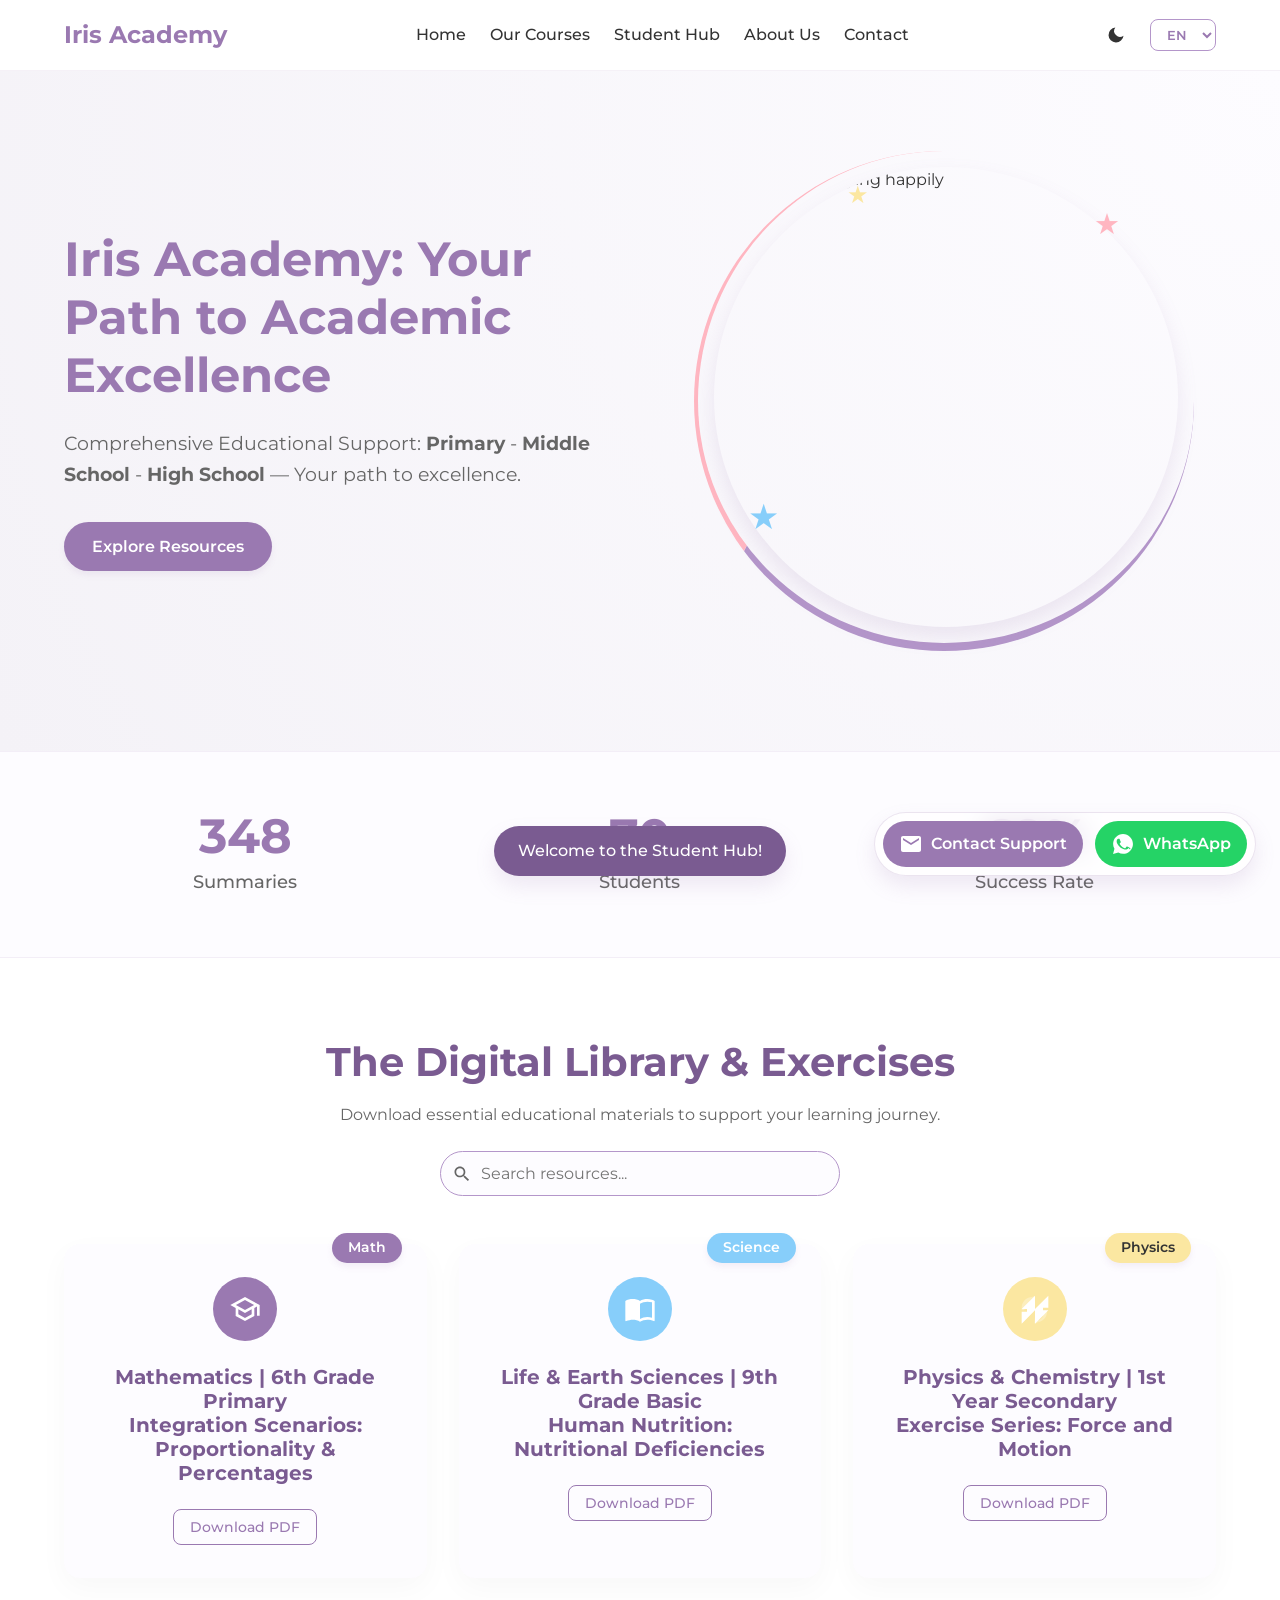
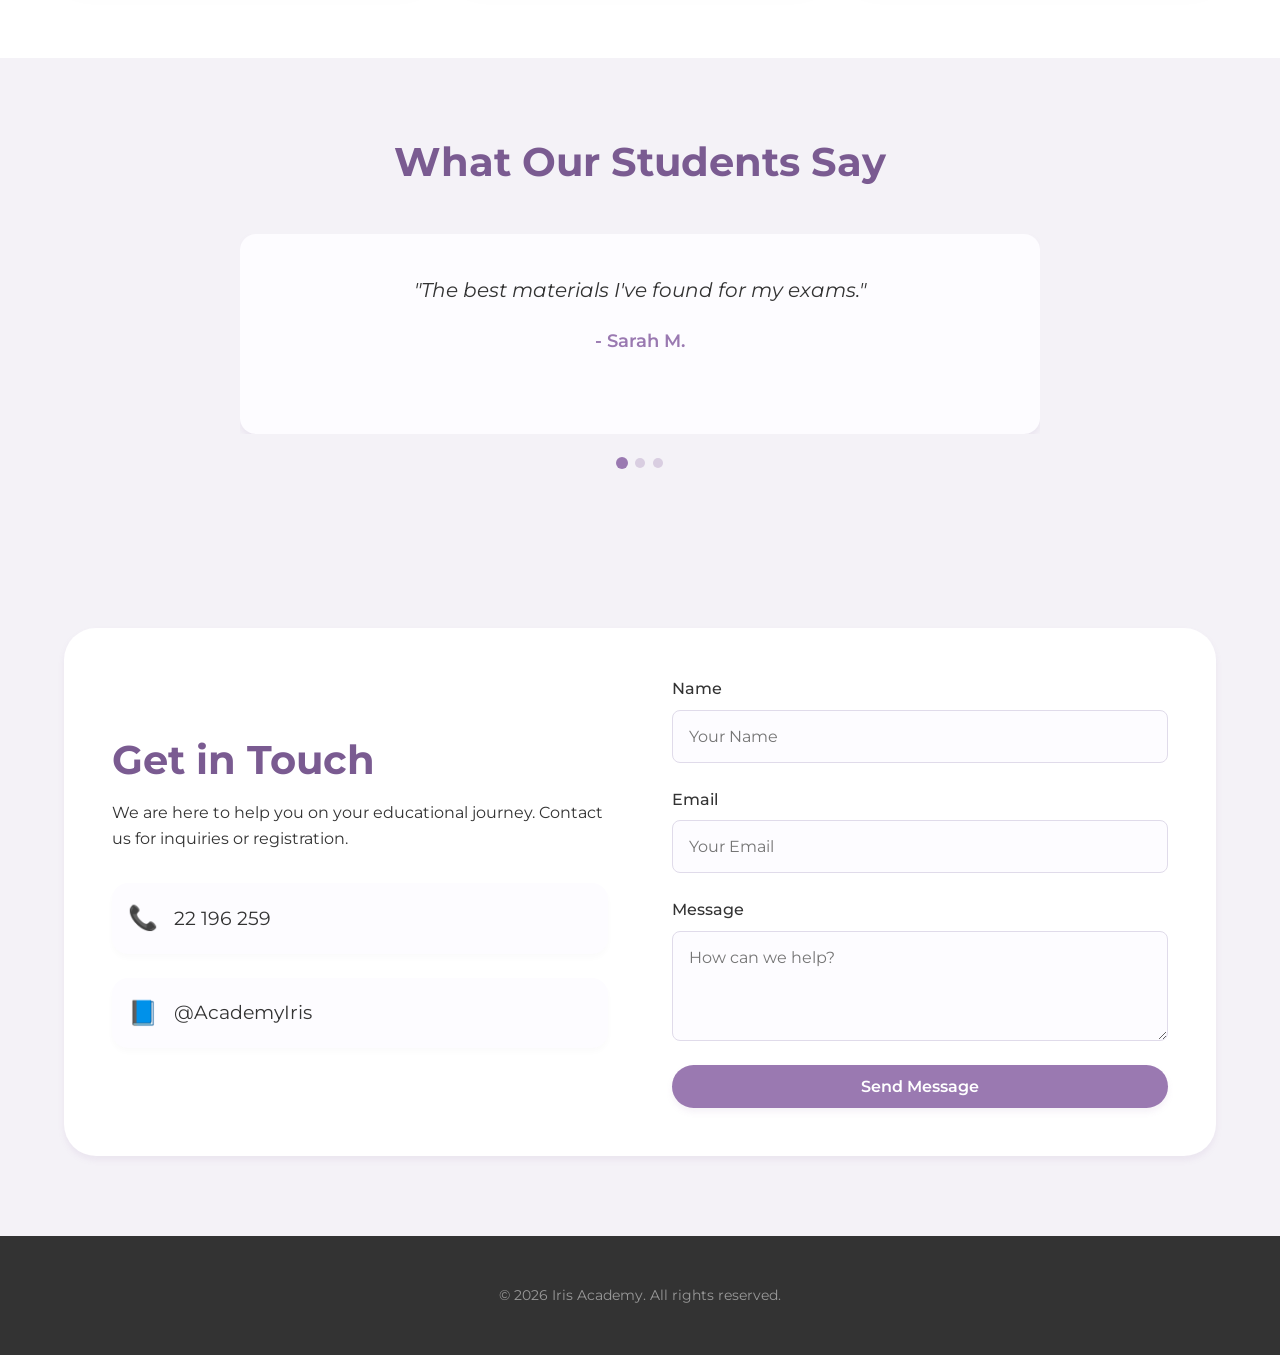
==== index.html @ ee08bcc0 "Iris_Academy" ====
<!DOCTYPE html>
<html lang="en">
<head>
  <meta charset="UTF-8">
  <meta name="viewport" content="width=device-width, initial-scale=1.0">
  <title>Iris Academy - Your Path to Academic Excellence</title>
  
  <meta name="description" content="Iris Academy offers primary, secondary, and adult language support. Join us on your path to excellence.">
  
  <link rel="preconnect" href="https://fonts.googleapis.com">
  <link rel="preconnect" href="https://fonts.gstatic.com" crossorigin>
  <link href="https://fonts.googleapis.com/css2?family=Cairo:wght@400;600;700&family=Montserrat:wght@400;500;600;700&display=swap" rel="stylesheet">
  
  <link rel="stylesheet" href="style.css">
</head>
<body>
  <!-- Reading Progress Bar -->
  <div id="scroll-progress"></div>

  <!-- Navigation Bar -->
  <header class="header">
    <div class="container header-container">
      <div class="logo">
        <!-- Given the user provided an image, we assume it's in the same folder or we use the text as fallback -->
        <img src="logo.png" alt="Iris Academy Logo" class="logo-img" onerror="this.style.display='none'">
        <span class="logo-text hidden-if-img">Iris Academy</span>
      </div>
      
      <nav class="desktop-nav">
        <ul class="nav-links">
          <li><a href="#hero" data-i18n="navHome">Home</a></li>
          <li><a href="#resources" data-i18n="navCourses">Our Courses</a></li>
          <li><a href="#hub" data-i18n="navHub">Student Hub</a></li>
          <li><a href="#contact" data-i18n="navAbout">About Us</a></li>
          <li><a href="#contact" data-i18n="navContact">Contact</a></li>
        </ul>
      </nav>

      <div class="header-actions">
        <button id="theme-toggle" class="theme-toggle-btn" aria-label="Toggle Dark Mode" data-i18n-aria="themeToggle">
          <svg class="moon-icon" fill="currentColor" viewBox="0 0 24 24" width="20" height="20"><path d="M21 12.79A9 9 0 1111.21 3 7 7 0 0021 12.79z"></path></svg>
          <svg class="sun-icon" fill="currentColor" viewBox="0 0 24 24" width="20" height="20" style="display:none;"><path d="M12 2.25a.75.75 0 01.75.75v2.25a.75.75 0 01-1.5 0V3a.75.75 0 01.75-.75zM7.5 12a4.5 4.5 0 119 0 4.5 4.5 0 01-9 0zM18.894 6.166a.75.75 0 00-1.06-1.06l-1.591 1.59a.75.75 0 101.06 1.061l1.591-1.59zM21.75 12a.75.75 0 01-.75.75h-2.25a.75.75 0 010-1.5H21a.75.75 0 01.75.75zM17.303 18.894a.75.75 0 00-1.06-1.06l-1.591 1.59a.75.75 0 101.06 1.061l1.591-1.59zM12 18.75a.75.75 0 01.75.75V21.75a.75.75 0 01-1.5 0V19.5a.75.75 0 01.75-.75zM6.697 18.894a.75.75 0 001.06-1.06l-1.59-1.591a.75.75 0 10-1.061 1.06l1.59 1.591zM2.25 12a.75.75 0 01.75-.75h2.25a.75.75 0 010 1.5H3a.75.75 0 01-.75-.75zM5.106 6.166a.75.75 0 001.06-1.06l-1.591-1.59a.75.75 0 10-1.06 1.061l1.591-1.59z"></path></svg>
        </button>
        <div class="lang-switcher">
          <select id="lang-select" aria-label="Select Language">
            <option value="en">EN</option>
            <option value="ar">AR</option>
            <option value="fr">FR</option>
          </select>
        </div>
      </div>

      <button class="mobile-menu-btn" id="mobile-menu-btn" aria-label="Toggle Menu">
        <span></span>
        <span></span>
        <span></span>
      </button>
    </div>
  </header>

  <main>
    <!-- Hero Section -->
    <section id="hero" class="hero">
      <div class="container hero-container">
        <div class="hero-content fade-in-up">
          <h1 class="hero-title" data-i18n="heroTitle">Iris Academy: Your Path to Academic Excellence</h1>
          <p class="hero-subtitle" data-i18n="heroSubtitle">Empowering students of all ages—Primary, Secondary, and Adults—to reach for the stars.</p>
          <a href="#resources" class="cta-button" data-i18n="heroCta">Explore Resources</a>
        </div>
        
        <div class="hero-image-wrapper fade-in-up delay-1">
          <!-- The curved mask mimicking the logo's orbital arch -->
          <div class="curved-mask">
            <img src="logo.png" alt="Students studying happily" class="hero-img" id="hero-dynamic-img">
            <div class="star-decor star-1">★</div>
            <div class="star-decor star-2">★</div>
            <div class="star-decor star-3">★</div>
          </div>
        </div>
      </div>
    </section>

    <!-- Stats Counter Section -->
    <section id="stats" class="stats">
      <div class="container stats-container">
        <div class="stat-item fade-in-up">
          <div class="stat-number" data-target="500">0</div>
          <div class="stat-label" data-i18n="statSummaries">Summaries</div>
        </div>
        <div class="stat-item fade-in-up delay-1">
          <div class="stat-number" data-target="100">0</div>
          <div class="stat-label" data-i18n="statStudents">Students</div>
        </div>
        <div class="stat-item fade-in-up delay-2">
          <div class="stat-number" data-target="98" data-suffix="%">0</div>
          <div class="stat-label" data-i18n="statSuccess">Success Rate</div>
        </div>
      </div>
    </section>

    <!-- Resource Hub Section -->
    <section id="resources" class="resources">
      <div class="container">
        <div class="section-header fade-in-up">
          <h2 data-i18n="hubTitle">Resource Hub</h2>
          <p data-i18n="hubSubtitle">Download essential educational materials to support your learning journey.</p>
          <div class="search-container">
            <input type="text" id="resource-search" placeholder="Search resources..." data-i18n-placeholder="searchPlaceholder">
            <svg class="search-icon" fill="currentColor" viewBox="0 0 24 24"><path d="M15.5 14h-.79l-.28-.27C15.41 12.59 16 11.11 16 9.5 16 5.91 13.09 3 9.5 3S3 5.91 3 9.5 5.91 16 9.5 16c1.61 0 3.09-.59 4.23-1.57l.27.28v.79l5 4.99L20.49 19l-4.99-5zm-6 0C7.01 14 5 11.99 5 9.5S7.01 5 9.5 5 14 7.01 14 9.5 11.99 14 9.5 14z"/></svg>
          </div>
        </div>

        <div class="resource-grid">
          <!-- Card 1 -->
          <div class="resource-card fade-in-up delay-1">
            <div class="card-badge badge-primary" data-i18n="badgeMath">Math</div>
            <div class="icon-wrapper primary">
              <svg fill="currentColor" viewBox="0 0 24 24"><path d="M12 3L1 9l4 2.18v6L12 21l7-3.82v-6l2-1.09V17h2V9L12 3zm6.82 6L12 12.72 5.18 9 12 5.28 18.82 9zM17 15.99l-5 2.73-5-2.73v-3.72L12 15l5-2.73v3.72z"/></svg>
            </div>
            <h3 data-i18n="card1Title">Math: 6th Grade - Homework Set</h3>
            <button class="download-btn cta-button-small" data-i18n="downloadBtn">Download PDF</button>
          </div>
          <!-- Card 2 -->
          <div class="resource-card fade-in-up delay-2">
            <div class="card-badge badge-blue" data-i18n="badgeScience">Science</div>
            <div class="icon-wrapper accent-blue">
              <svg fill="currentColor" viewBox="0 0 24 24"><path d="M21 5c-1.11-.35-2.33-.5-3.5-.5-1.95 0-4.05.4-5.5 1.5-1.45-1.1-3.55-1.5-5.5-1.5S2.45 4.9 1 6v14.65c0 .25.25.5.5.5.1 0 .15-.05.25-.09C3.1 20.45 5.05 20 6.5 20c1.95 0 4.05.4 5.5 1.5 1.35-.85 3.8-1.5 5.5-1.5 1.65 0 3.35.3 4.75 1.05.1.05.15.05.25.05.25 0 .5-.25.5-.5V6c-.6-.45-1.25-.75-2-1zM21 18.5c-1.1-.35-2.3-.5-3.5-.5-1.7 0-4.15.65-5.5 1.5V8c1.35-.85 3.8-1.5 5.5-1.5 1.2 0 2.4.15 3.5.5v11.5z"/></svg>
            </div>
            <h3 data-i18n="card2Title">French: Beginner Vocabulary</h3>
            <button class="download-btn cta-button-small" data-i18n="downloadBtn">Download PDF</button>
          </div>
          <!-- Card 3 -->
          <div class="resource-card fade-in-up delay-3">
             <div class="card-badge badge-gold" data-i18n="badgePhysics">Physics</div>
             <div class="icon-wrapper accent-gold">
               <svg fill="currentColor" viewBox="0 0 24 24"><path d="M11 2v4.07C7.38 6.53 4.53 9.38 4.07 13H2v-2c0-4.42 3.58-8 8-8zm1 15.93V22c4.42 0 8-3.58 8-8h-2v2c0 3.62-2.85 6.47-6.47 6.93zM13 19.93V22c4.42 0 8-3.58 8-8h-2c0 3.62-2.85 6.47-6.47 6.93z" opacity=".3"/><path d="M22 13h-4v-2h4V2L12 12V2L2 12h4v2H2v9l10-10v10l10-10z"/></svg>
             </div>
             <h3 data-i18n="card3Title">Science: Solar System Guide</h3>
             <button class="download-btn cta-button-small" data-i18n="downloadBtn">Download PDF</button>
          </div>
        </div>
      </div>
    </section>

    <!-- Testimonial Slider -->
    <section id="testimonials" class="testimonials">
      <div class="container section-header fade-in-up">
        <h2 data-i18n="testimonialsTitle">What Our Students Say</h2>
      </div>
      <div class="container slider-container fade-in-up delay-1">
        <div class="testimonial-slider" id="testimonial-slider">
          <div class="testimonial-slide active">
            <p class="testimonial-text" data-i18n="testimonial1">"The best materials I've found for my exams."</p>
            <h4 class="testimonial-author" data-i18n="testimonial1Author">- Sarah M.</h4>
          </div>
          <div class="testimonial-slide">
            <p class="testimonial-text" data-i18n="testimonial2">"Very helpful and comprehensive support."</p>
            <h4 class="testimonial-author" data-i18n="testimonial2Author">- Ahmed T.</h4>
          </div>
          <div class="testimonial-slide">
            <p class="testimonial-text" data-i18n="testimonial3">"Excellent platform. My grades improved instantly!"</p>
            <h4 class="testimonial-author" data-i18n="testimonial3Author">- Yasmine L.</h4>
          </div>
        </div>
        <div class="slider-dots">
          <span class="dot active" data-slide="0"></span>
          <span class="dot" data-slide="1"></span>
          <span class="dot" data-slide="2"></span>
        </div>
      </div>
    </section>

    <!-- Contact Section -->
    <section id="contact" class="contact">
      <div class="container contact-container fade-in-up">
        <div class="contact-info">
          <h2 data-i18n="contactTitle">Get in Touch</h2>
          <p data-i18n="contactSubtitle">Reach out to us to start your path to academic excellence!</p>
          
          <div class="social-contact">
            <a href="tel:22196259" class="contact-link">
               <span class="icon">📞</span>
               <span class="text">22 196 259</span>
            </a>
            <a href="https://facebook.com/AcademyIris" target="_blank" rel="noopener" class="contact-link">
               <span class="icon">📘</span>
               <span class="text">@AcademyIris</span>
            </a>
          </div>
        </div>

        <form class="contact-form">
          <div class="input-group">
            <label for="name" data-i18n="formName">Name</label>
            <input type="text" id="name" placeholder="Your Name" required>
          </div>
          <div class="input-group">
            <label for="email" data-i18n="formEmail">Email</label>
            <input type="email" id="email" placeholder="Your Email" required>
          </div>
          <div class="input-group">
            <label for="message" data-i18n="formMessage">Message</label>
            <textarea id="message" rows="4" placeholder="How can we help?" required></textarea>
          </div>
          <button type="submit" class="cta-button" data-i18n="formSubmit">Send Message</button>
        </form>
      </div>
    </section>
  </main>

  <footer class="footer">
    <div class="container footer-container">
      <div class="footer-logo">
        <img src="image_3.png" alt="Iris Academy Logo" class="footer-logo-img" onerror="this.style.display='none'">
      </div>
      <p class="copyright" data-i18n="footerCopy">&copy; 2026 Iris Academy. All rights reserved.</p>
    </div>
  </footer>

  <!-- Floating Action Bar -->
  <div class="floating-action-bar">
    <a href="mailto:contact@irisacademy.com" class="fab-btn email-btn" aria-label="Email Support" data-i18n-aria="emailSupport">
      <svg fill="currentColor" viewBox="0 0 24 24" width="24" height="24"><path d="M20 4H4c-1.1 0-1.99.9-1.99 2L2 18c0 1.1.9 2 2 2h16c1.1 0 2-.9 2-2V6c0-1.1-.9-2-2-2zm0 4l-8 5-8-5V6l8 5 8-5v2z"/></svg>
      <span class="fab-text" data-i18n="emailSupportText">Contact Support</span>
    </a>
    <a href="https://wa.me/21622196259?text=Hello Iris Academy," class="fab-btn wa-btn" target="_blank" rel="noopener" aria-label="WhatsApp Support" data-i18n-aria="waSupport">
      <svg fill="currentColor" viewBox="0 0 24 24" width="24" height="24"><path d="M12.04 2c-5.46 0-9.91 4.45-9.91 9.91 0 1.75.46 3.45 1.32 4.95L2.05 22l5.25-1.38c1.45.79 3.08 1.21 4.74 1.21 5.46 0 9.91-4.45 9.91-9.91C21.95 6.45 17.5 2 12.04 2zm5.46 14.1c-.26.74-1.52 1.41-2.12 1.48-.56.07-1.29.17-3.69-.82-2.88-1.19-4.73-4.14-4.88-4.34-.14-.2-1.16-1.55-1.16-2.95 0-1.4.73-2.09 1-2.38.26-.27.57-.34.77-.34.2 0 .4 0 .58.01.2.01.46-.08.72.54.27.65.91 2.22.99 2.38.08.16.14.35.03.56-.1.2-.16.33-.32.53-.16.19-.34.42-.48.58-.16.17-.34.36-.14.71.21.34.92 1.5 1.97 2.43 1.35 1.2 2.49 1.57 2.83 1.73.34.16.54.14.74-.09.21-.24.9-1.04 1.14-1.4.24-.36.48-.3.79-.19.32.12 1.99.94 2.33 1.11.34.17.56.25.64.39.09.15.09.84-.17 1.58z"/></svg>
      <span class="fab-text" data-i18n="waSupportText">WhatsApp</span>
    </a>
  </div>

  <!-- Generic Toast Notification -->
  <div id="toast" class="toast-notification">
    <div class="toast-content" id="toast-message-container">
      <span id="toast-text"></span>
    </div>
  </div>

  <script src="script.js"></script>
</body>
</html>
---- style.css ----
/* ===== Custom Properties (CSS Variables) ===== */
:root {
  /* Brand Colors derived from logo */
  --clr-primary: #9A79B1;       /* Lavender */
  --clr-primary-light: #B496CA; /* Lighter Lavender */
  --clr-primary-dark: #7A5B91;  /* Darker Lavender */
  
  --clr-accent-pink: #FFB6C1;   /* Pale Pink */
  --clr-accent-blue: #87CEFA;   /* Soft Sky Blue */
  --clr-accent-gold: #FBE7A1;   /* Pale Gold */

  /* Neutral Colors */
  --clr-white: #ffffff;
  --clr-bg-surface: #fdfcff;
  --clr-bg-alt: #f4f2f7;
  --clr-text-main: #333333;
  --clr-text-light: #666666;

  /* Typography */
  --font-latin: 'Montserrat', sans-serif;
  --font-arabic: 'Cairo', sans-serif;

  /* UI Tokens */
  --radius-sm: 8px;
  --radius-md: 16px;
  --radius-lg: 32px;
  --radius-pill: 9999px;

  --shadow-sm: 0 4px 6px rgba(154, 121, 177, 0.1);
  --shadow-md: 0 10px 20px rgba(154, 121, 177, 0.15);
  
  /* Transitions */
  --transition: all 0.3s ease-in-out;
}

/* ===== Resets & Base ===== */
* {
  margin: 0;
  padding: 0;
  box-sizing: border-box;
}

html {
  scroll-behavior: smooth;
  font-size: 16px;
}

body {
  font-family: var(--font-latin);
  color: var(--clr-text-main);
  background-color: var(--clr-bg-surface);
  line-height: 1.6;
  overflow-x: hidden;
}

/* Arabic RTL support toggle via class */
body.rtl {
  font-family: var(--font-arabic);
  direction: rtl;
  text-align: right;
}

h1, h2, h3, h4, h5, h6 {
  color: var(--clr-primary-dark);
  font-weight: 700;
  line-height: 1.2;
}

a {
  text-decoration: none;
  color: inherit;
  transition: var(--transition);
}

img {
  max-width: 100%;
  display: block;
}

ul {
  list-style: none;
}

button {
  cursor: pointer;
  border: none;
  background: none;
  font-family: inherit;
}

.container {
  width: 90%;
  max-width: 1200px;
  margin: 0 auto;
}

/* ===== Components ===== */

/* Buttons */
.cta-button {
  display: inline-block;
  background-color: var(--clr-primary);
  color: var(--clr-white);
  padding: 12px 28px;
  border-radius: var(--radius-pill);
  font-weight: 600;
  font-size: 1rem;
  box-shadow: var(--shadow-sm);
  transition: var(--transition);
  text-align: center;
}

.cta-button:hover {
  background-color: var(--clr-primary-dark);
  box-shadow: var(--shadow-md);
  transform: translateY(-2px);
}

.cta-button-small {
  padding: 8px 16px;
  font-size: 0.9rem;
  border-radius: var(--radius-sm);
  background-color: var(--clr-bg-surface);
  color: var(--clr-primary);
  border: 1px solid var(--clr-primary);
  font-weight: 500;
}
.cta-button-small:hover {
  background-color: var(--clr-primary);
  color: var(--clr-white);
}

/* Animations */
.fade-in-up {
  opacity: 0;
  transform: translateY(30px);
  transition: opacity 0.8s ease, transform 0.8s ease;
}

.fade-in-up.appear {
  opacity: 1;
  transform: translateY(0);
}

.delay-1 { transition-delay: 0.2s; }
.delay-2 { transition-delay: 0.4s; }
.delay-3 { transition-delay: 0.6s; }

/* ===== Header ===== */
.header {
  position: sticky;
  top: 0;
  background: rgba(255, 255, 255, 0.95);
  backdrop-filter: blur(10px);
  z-index: 1000;
  border-bottom: 1px solid rgba(154, 121, 177, 0.1);
  padding: 16px 0;
}

.header-container {
  display: flex;
  justify-content: space-between;
  align-items: center;
}

.logo {
  display: flex;
  align-items: center;
  gap: 12px;
}

.logo-img {
  height: 48px;
  width: auto;
  object-fit: contain;
}

.logo-text {
  font-size: 1.5rem;
  font-weight: 700;
  color: var(--clr-primary);
  font-family: inherit;
}

.desktop-nav .nav-links {
  display: flex;
  gap: 24px;
}

.desktop-nav a {
  font-weight: 500;
  color: var(--clr-text-main);
  position: relative;
}

.desktop-nav a::after {
  content: '';
  position: absolute;
  width: 0;
  height: 2px;
  bottom: -4px;
  left: 0;
  background-color: var(--clr-primary);
  transition: var(--transition);
}

.desktop-nav a:hover::after {
  width: 100%;
}
.desktop-nav a:hover {
  color: var(--clr-primary);
}

body.rtl .desktop-nav a::after {
  left: auto;
  right: 0;
}

.lang-switcher select {
  padding: 6px 12px;
  border-radius: var(--radius-sm);
  border: 1px solid var(--clr-primary-light);
  background-color: var(--clr-white);
  color: var(--clr-primary);
  font-family: inherit;
  font-weight: 600;
  cursor: pointer;
  outline: none;
}

.mobile-menu-btn {
  display: none;
  flex-direction: column;
  gap: 5px;
  width: 30px;
}

.mobile-menu-btn span {
  display: block;
  width: 100%;
  height: 3px;
  background-color: var(--clr-primary);
  border-radius: 3px;
  transition: var(--transition);
}

/* ===== Hero Section ===== */
.hero {
  padding: 80px 0 100px;
  overflow: hidden;
  background: radial-gradient(circle at top right, var(--clr-bg-surface), var(--clr-bg-alt));
}

.hero-container {
  display: flex;
  align-items: center;
  justify-content: space-between;
  gap: 64px;
}

.hero-content {
  flex: 1;
  max-width: 600px;
}

.hero-title {
  font-size: 3rem;
  margin-bottom: 24px;
  color: var(--clr-primary);
}

.hero-subtitle {
  font-size: 1.2rem;
  color: var(--clr-text-light);
  margin-bottom: 32px;
}

.hero-image-wrapper {
  flex: 1;
  position: relative;
  display: flex;
  justify-content: center;
  align-items: center;
}

/* Creating the curved mask similar to the logo's orbital ring */
.curved-mask {
  position: relative;
  width: 100%;
  max-width: 500px;
  aspect-ratio: 1;
  border-radius: 50%;
  border-bottom: 8px solid var(--clr-primary-light);
  border-left: 4px solid var(--clr-accent-pink);
  overflow: visible;
  display: flex;
  justify-content: center;
  align-items: center;
  padding: 16px;
  box-sizing: border-box;
}

.hero-img {
  width: 100%;
  height: 100%;
  object-fit: cover;
  border-radius: 50%;
  box-shadow: var(--shadow-md);
}

.star-decor {
  position: absolute;
  font-size: 1.8rem;
  z-index: 10;
  animation: float 4s ease-in-out infinite;
}

.star-1 { color: var(--clr-accent-pink); top: 10%; right: 15%; animation-delay: 0s; }
.star-2 { color: var(--clr-accent-blue); bottom: 20%; left: 10%; animation-delay: 1.5s; font-size: 2.2rem;}
.star-3 { color: var(--clr-accent-gold); top: 5%; left: 30%; animation-delay: 3s; font-size: 1.5rem;}

@keyframes float {
  0%, 100% { transform: translateY(0); }
  50% { transform: translateY(-15px); }
}

/* ===== Resource Hub ===== */
.resources {
  padding: 80px 0;
  background-color: var(--clr-white);
}

.section-header {
  text-align: center;
  margin-bottom: 48px;
}

.section-header h2 {
  font-size: 2.5rem;
  margin-bottom: 16px;
}

.section-header p {
  color: var(--clr-text-light);
  max-width: 600px;
  margin: 0 auto;
}

.resource-grid {
  display: grid;
  grid-template-columns: repeat(auto-fit, minmax(300px, 1fr));
  gap: 32px;
}

.resource-card {
  position: relative;
  background-color: var(--clr-bg-surface);
  border-radius: var(--radius-md);
  padding: 32px;
  text-align: center;
  box-shadow: 0 10px 30px rgba(0,0,0,0.03);
  transition: var(--transition);
  border: 1px solid transparent;
}

.resource-card:hover {
  transform: translateY(-8px) scale(1.02);
  box-shadow: 0 20px 40px rgba(154, 121, 177, 0.2);
  border-color: rgba(154, 121, 177, 0.3);
}

.icon-wrapper {
  width: 64px;
  height: 64px;
  margin: 0 auto 24px;
  border-radius: 50%;
  display: flex;
  align-items: center;
  justify-content: center;
  color: white;
}

.icon-wrapper svg {
  width: 32px;
  height: 32px;
}

.icon-wrapper.primary { background-color: var(--clr-primary); }
.icon-wrapper.accent-blue { background-color: var(--clr-accent-blue); }
.icon-wrapper.accent-gold { background-color: var(--clr-accent-gold); }

.resource-card h3 {
  font-size: 1.25rem;
  margin-bottom: 24px;
}

/* ===== Contact Section ===== */
.contact {
  padding: 80px 0;
  background-color: var(--clr-bg-alt);
}

.contact-container {
  display: flex;
  gap: 64px;
  background-color: var(--clr-white);
  border-radius: var(--radius-lg);
  padding: 48px;
  box-shadow: var(--shadow-sm);
  align-items: center;
}

.contact-info {
  flex: 1;
}

.contact-info h2 {
  font-size: 2.5rem;
  margin-bottom: 16px;
}

.social-contact {
  margin-top: 32px;
  display: flex;
  flex-direction: column;
  gap: 24px;
}

.contact-link {
  display: flex;
  align-items: center;
  gap: 16px;
  font-size: 1.2rem;
  color: var(--clr-text-main);
  background-color: var(--clr-bg-surface);
  padding: 16px;
  border-radius: var(--radius-md);
  box-shadow: 0 4px 6px rgba(0,0,0,0.02);
}
.contact-link:hover {
  color: var(--clr-primary);
  transform: translateX(8px);
}
body.rtl .contact-link:hover {
  transform: translateX(-8px);
}

.contact-link .icon {
  font-size: 1.5rem;
}

.contact-form {
  flex: 1;
  display: flex;
  flex-direction: column;
  gap: 24px;
}

.input-group {
  display: flex;
  flex-direction: column;
  gap: 8px;
}

.input-group label {
  font-weight: 500;
  color: var(--clr-text-main);
}

.input-group input,
.input-group textarea {
  padding: 16px;
  border-radius: var(--radius-sm);
  border: 1px solid #e0dbea;
  font-family: inherit;
  font-size: 1rem;
  background-color: var(--clr-bg-surface);
  transition: var(--transition);
}

.input-group input:focus,
.input-group textarea:focus {
  outline: none;
  border-color: var(--clr-primary);
  box-shadow: 0 0 0 3px rgba(154, 121, 177, 0.1);
}

/* ===== Footer ===== */
.footer {
  background-color: var(--clr-text-main);
  color: var(--clr-white);
  text-align: center;
  padding: 48px 0;
}

.footer-logo-img {
  height: 64px;
  margin: 0 auto 24px;
  filter: brightness(0) invert(1);
  opacity: 0.8;
}

.copyright {
  color: #999;
  font-size: 0.9rem;
}

/* ===== Advanced Feature Styles ===== */

/* Header Actions & Theme Toggle */
.header-actions {
  display: flex;
  align-items: center;
  gap: 16px;
}

.theme-toggle-btn {
  background: none;
  border: none;
  color: var(--clr-text-main);
  cursor: pointer;
  display: flex;
  align-items: center;
  justify-content: center;
  padding: 8px;
  border-radius: var(--radius-sm);
  transition: var(--transition);
}

.theme-toggle-btn:hover {
  background-color: var(--clr-bg-alt);
}

/* Search Container */
.search-container {
  position: relative;
  max-width: 400px;
  margin: 24px auto 0;
}

.search-container input {
  width: 100%;
  padding: 12px 16px 12px 40px;
  border-radius: var(--radius-pill);
  border: 1px solid var(--clr-primary-light);
  background-color: var(--clr-bg-surface);
  color: var(--clr-text-main);
  font-family: inherit;
  font-size: 1rem;
  transition: var(--transition);
}

body.rtl .search-container input {
  padding: 12px 40px 12px 16px;
}

.search-container input:focus {
  outline: none;
  border-color: var(--clr-primary);
  box-shadow: 0 0 0 3px rgba(154, 121, 177, 0.1);
}

.search-icon {
  position: absolute;
  top: 50%;
  left: 12px;
  transform: translateY(-50%);
  width: 20px;
  height: 20px;
  color: var(--clr-text-light);
}

body.rtl .search-icon {
  left: auto;
  right: 12px;
}

/* Fade & Scale for hidden cards */
.resource-card.hidden-card {
  opacity: 0;
  visibility: hidden;
  position: absolute; /* Prevent taking up space while animated out */
  transform: scale(0.9);
  pointer-events: none;
}

/* Floating Action Bar */
.floating-action-bar {
  position: fixed;
  bottom: 24px;
  right: 24px;
  display: flex;
  gap: 12px;
  z-index: 1000;
  background: rgba(255, 255, 255, 0.7);
  backdrop-filter: blur(12px);
  padding: 8px;
  border-radius: var(--radius-pill);
  box-shadow: var(--shadow-md);
  border: 1px solid rgba(154, 121, 177, 0.2);
  transition: var(--transition);
}

body.rtl .floating-action-bar {
  right: auto;
  left: 24px;
}

.fab-btn {
  display: flex;
  align-items: center;
  gap: 8px;
  padding: 10px 16px;
  border-radius: var(--radius-pill);
  color: var(--clr-white) !important;
  font-weight: 600;
  text-decoration: none;
  transition: transform 0.2s ease, box-shadow 0.2s ease;
}

.fab-btn:hover {
  transform: translateY(-2px);
  box-shadow: 0 4px 12px rgba(0,0,0,0.15);
}

.email-btn { background-color: var(--clr-primary); }
.wa-btn { background-color: #25D366; }

.fab-text { display: none; } /* Hide text by default on mobile */

@media (min-width: 768px) {
  .fab-text { display: inline; }
}

/* Toast Notification */
.toast-notification {
  position: fixed;
  bottom: 24px;
  left: 50%;
  transform: translate(-50%, 100px);
  opacity: 0;
  visibility: hidden;
  background-color: var(--clr-primary-dark);
  color: var(--clr-white);
  padding: 12px 24px;
  border-radius: var(--radius-pill);
  box-shadow: var(--shadow-md);
  z-index: 1001;
  transition: all 0.4s cubic-bezier(0.68, -0.55, 0.265, 1.55);
}

.toast-notification.show {
  transform: translate(-50%, 0);
  opacity: 1;
  visibility: visible;
}

.toast-content {
  display: flex;
  align-items: center;
  gap: 12px;
  font-weight: 500;
}

.spinner {
  width: 20px;
  height: 20px;
  animation: rotate 2s linear infinite;
}

.spinner .path {
  stroke: var(--clr-white);
  stroke-linecap: round;
  animation: dash 1.5s ease-in-out infinite;
}

@keyframes rotate { 100% { transform: rotate(360deg); } }
@keyframes dash {
  0% { stroke-dasharray: 1, 150; stroke-dashoffset: 0; }
  50% { stroke-dasharray: 90, 150; stroke-dashoffset: -35; }
  100% { stroke-dasharray: 90, 150; stroke-dashoffset: -124; }
}

/* Dark Theme overrides */
body.dark-theme {
  --clr-bg-surface: #1e1e24;
  --clr-bg-alt: #121216;
  --clr-text-main: #f0f0f5;
  --clr-text-light: #aaa;
  --clr-white: #2a2a32;
}

body.dark-theme .header {
  background: rgba(30, 30, 36, 0.95);
  border-bottom-color: rgba(255, 255, 255, 0.1);
}

body.dark-theme .floating-action-bar {
  background: rgba(42, 42, 50, 0.7);
}

body.dark-theme .cta-button-small {
  background-color: transparent;
  color: var(--clr-primary-light);
}

body.dark-theme .cta-button-small:hover {
  background-color: var(--clr-primary);
  color: #fff;
}

/* ===== Custom Scrollbar ===== */
::-webkit-scrollbar {
  width: 8px;
}
::-webkit-scrollbar-track {
  background: var(--clr-bg-alt);
}
::-webkit-scrollbar-thumb {
  background: var(--clr-primary);
  border-radius: var(--radius-pill);
}
::-webkit-scrollbar-thumb:hover {
  background: var(--clr-primary-dark);
}

/* ===== Reading Progress ===== */
#scroll-progress {
  position: fixed;
  top: 0;
  left: 0;
  width: 0%;
  height: 4px;
  background-color: var(--clr-primary);
  z-index: 9999;
  transition: width 0.1s ease-out;
}
body.rtl #scroll-progress {
  left: auto;
  right: 0;
}

/* ===== Card Badges ===== */
.card-badge {
  position: absolute;
  top: -12px;
  right: 24px;
  padding: 4px 16px;
  border-radius: var(--radius-pill);
  font-size: 0.85rem;
  font-weight: 600;
  color: white;
  box-shadow: var(--shadow-sm);
  z-index: 10;
}
body.rtl .card-badge {
  right: auto;
  left: 24px;
}
.badge-primary { background-color: var(--clr-primary); }
.badge-blue { background-color: var(--clr-accent-blue); }
.badge-gold { background-color: var(--clr-accent-gold); color: var(--clr-text-main); }

/* ===== Stats Section ===== */
.stats {
  padding: 60px 0;
  background-color: var(--clr-bg-surface);
  border-top: 1px solid rgba(154, 121, 177, 0.1);
  border-bottom: 1px solid rgba(154, 121, 177, 0.1);
}
.stats-container {
  display: grid;
  grid-template-columns: repeat(auto-fit, minmax(200px, 1fr));
  gap: 32px;
  text-align: center;
}
.stat-item {
  display: flex;
  flex-direction: column;
  align-items: center;
  gap: 8px;
}
.stat-number {
  font-size: 3rem;
  font-weight: 700;
  color: var(--clr-primary);
  line-height: 1;
}
.stat-label {
  font-size: 1.1rem;
  color: var(--clr-text-light);
  font-weight: 500;
}

/* ===== Testimonials Slider ===== */
.testimonials {
  padding: 80px 0;
  background-color: var(--clr-bg-alt);
}
.slider-container {
  max-width: 800px;
  margin: 0 auto;
  position: relative;
}
.testimonial-slider {
  position: relative;
  min-height: 200px;
  display: flex;
  overflow: hidden;
}
.testimonial-slide {
  width: 100%;
  flex-shrink: 0;
  text-align: center;
  background: var(--clr-bg-surface);
  padding: 40px;
  border-radius: var(--radius-md);
  box-shadow: var(--shadow-sm);
  transition: opacity 0.5s ease-in-out;
  opacity: 0;
  position: absolute;
  top: 0;
  left: 0;
  pointer-events: none;
}
.testimonial-slide.active {
  opacity: 1;
  position: relative;
  pointer-events: auto;
}
.testimonial-text {
  font-size: 1.25rem;
  font-style: italic;
  color: var(--clr-text-main);
  margin-bottom: 24px;
}
.testimonial-author {
  color: var(--clr-primary);
  font-weight: 600;
  font-size: 1.1rem;
}
.slider-dots {
  display: flex;
  justify-content: center;
  gap: 8px;
  margin-top: 24px;
}
.dot {
  width: 10px;
  height: 10px;
  border-radius: 50%;
  background-color: rgba(154, 121, 177, 0.3);
  cursor: pointer;
  transition: var(--transition);
}
.dot.active {
  background-color: var(--clr-primary);
  transform: scale(1.2);
}

/* ===== Generic Spinner (Inline) ===== */
.spinner-inline {
  display: inline-block;
  width: 16px;
  height: 16px;
  margin-right: 8px;
  vertical-align: middle;
  border: 2px solid rgba(255,255,255,0.3);
  border-left-color: white;
  border-radius: 50%;
  animation: spinner-spin 1s linear infinite;
}
body.rtl .spinner-inline {
  margin-right: 0;
  margin-left: 8px;
}
body.dark-theme .badge-gold {
  color: #333;
}
@keyframes spinner-spin { 100% { transform: rotate(360deg); } }

/* ===== Media Queries ===== */
@media (max-width: 968px) {
  .hero-container,
  .contact-container {
    flex-direction: column;
    text-align: center;
  }
  
  .hero-content {
    order: 2;
  }
  
  .hero-image-wrapper {
    order: 1;
  }
  
  .desktop-nav {
    display: none; /* Hide on mobile by default */
  }
  
  .mobile-menu-btn {
    display: flex;
  }
  
  /* Mobile Nav active state */
  .desktop-nav.active {
    display: flex;
    position: absolute;
    top: 100%;
    left: 0;
    width: 100%;
    background-color: white;
    box-shadow: var(--shadow-md);
    padding: 24px 0;
  }
  
  .desktop-nav.active .nav-links {
    flex-direction: column;
    align-items: center;
    width: 100%;
  }

  .curved-mask {
    max-width: 350px;
  }
}
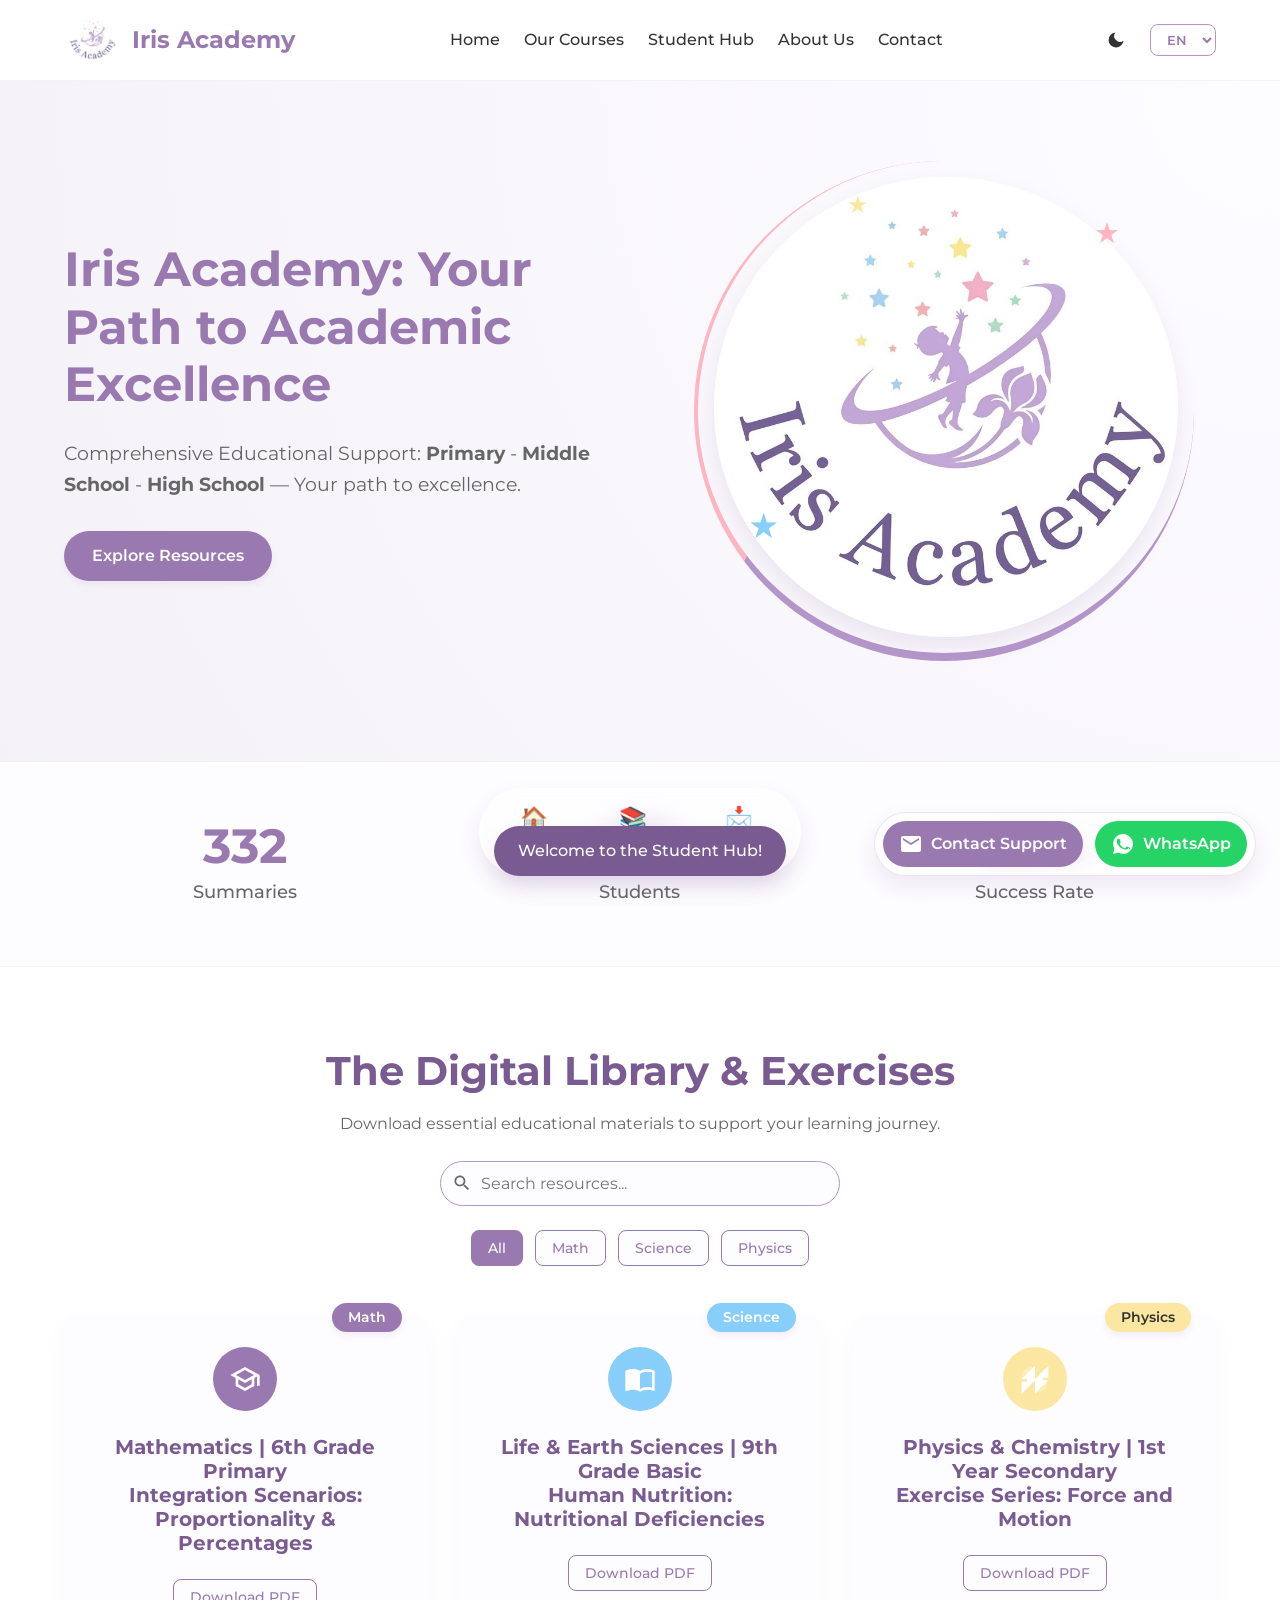
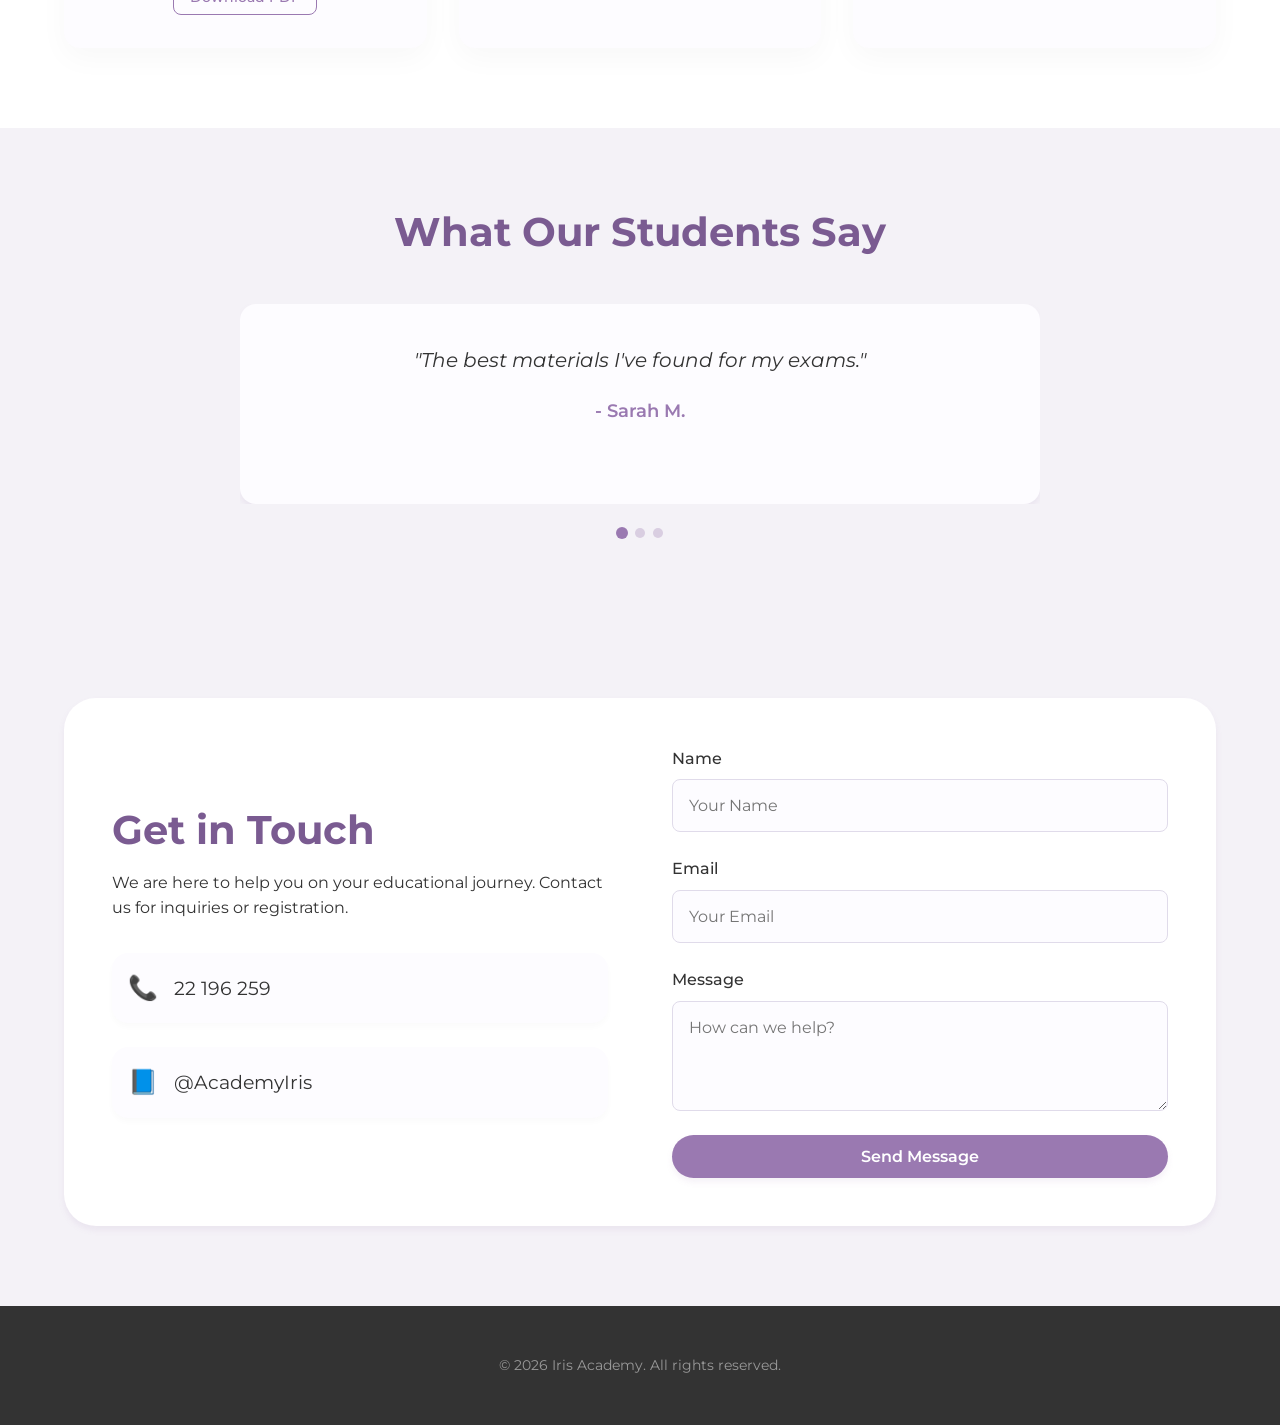
==== commit b14920de: "Add files via upload" ====
--- a/index.html
+++ b/index.html
@@ -108,6 +108,12 @@
             <input type="text" id="resource-search" placeholder="Search resources..." data-i18n-placeholder="searchPlaceholder">
             <svg class="search-icon" fill="currentColor" viewBox="0 0 24 24"><path d="M15.5 14h-.79l-.28-.27C15.41 12.59 16 11.11 16 9.5 16 5.91 13.09 3 9.5 3S3 5.91 3 9.5 5.91 16 9.5 16c1.61 0 3.09-.59 4.23-1.57l.27.28v.79l5 4.99L20.49 19l-4.99-5zm-6 0C7.01 14 5 11.99 5 9.5S7.01 5 9.5 5 14 7.01 14 9.5 11.99 14 9.5 14z"/></svg>
           </div>
+          <div class="filters-container fade-in-up delay-1" style="display: flex; justify-content: center; gap: 12px; margin-top: 24px; flex-wrap: wrap;">
+            <button class="filter-btn active cta-button-small" data-filter="all" data-i18n="filterAll">All</button>
+            <button class="filter-btn cta-button-small" data-filter="math" data-i18n="badgeMath">Math</button>
+            <button class="filter-btn cta-button-small" data-filter="science" data-i18n="badgeScience">Science</button>
+            <button class="filter-btn cta-button-small" data-filter="physics" data-i18n="badgePhysics">Physics</button>
+          </div>
         </div>
 
         <div class="resource-grid">
@@ -217,6 +223,22 @@
     </div>
   </footer>
 
+  <!-- Floating Bottom Navigation -->
+  <nav class="bottom-nav">
+    <a href="#hero" class="bottom-nav-item" aria-label="Home">
+      <span class="nav-icon">🏠</span>
+      <span class="nav-text" data-i18n="navHome">Home</span>
+    </a>
+    <a href="#resources" class="bottom-nav-item" aria-label="Lessons">
+      <span class="nav-icon">📚</span>
+      <span class="nav-text" data-i18n="navCourses">Our Courses</span>
+    </a>
+    <a href="#contact" class="bottom-nav-item" aria-label="Contact">
+      <span class="nav-icon">📩</span>
+      <span class="nav-text" data-i18n="navContact">Contact</span>
+    </a>
+  </nav>
+
   <!-- Floating Action Bar -->
   <div class="floating-action-bar">
     <a href="mailto:contact@irisacademy.com" class="fab-btn email-btn" aria-label="Email Support" data-i18n-aria="emailSupport">
--- a/style.css
+++ b/style.css
@@ -300,12 +300,18 @@
   box-sizing: border-box;
 }
 
+@keyframes heroFloat {
+  0%, 100% { transform: translateY(0); }
+  50% { transform: translateY(-12px); }
+}
+
 .hero-img {
   width: 100%;
   height: 100%;
   object-fit: cover;
   border-radius: 50%;
   box-shadow: var(--shadow-md);
+  animation: heroFloat 3.5s ease-in-out infinite;
 }
 
 .star-decor {
@@ -575,13 +581,74 @@
   right: 12px;
 }
 
+/* Filter Buttons */
+.filter-btn.active {
+  background-color: var(--clr-primary) !important;
+  color: var(--clr-white) !important;
+}
+
 /* Fade & Scale for hidden cards */
-.resource-card.hidden-card {
+.resource-card.hidden {
   opacity: 0;
   visibility: hidden;
   position: absolute; /* Prevent taking up space while animated out */
   transform: scale(0.9);
   pointer-events: none;
+}
+
+/* Floating Bottom Navigation */
+.bottom-nav {
+  position: fixed;
+  bottom: 24px;
+  left: 50%;
+  transform: translateX(-50%);
+  display: flex;
+  gap: 32px;
+  background: rgba(255, 255, 255, 0.4);
+  backdrop-filter: blur(15px);
+  -webkit-backdrop-filter: blur(15px);
+  padding: 12px 32px;
+  border-radius: var(--radius-pill);
+  border: 1px solid rgba(255, 255, 255, 0.6);
+  box-shadow: var(--shadow-md);
+  z-index: 1000;
+  transition: var(--transition);
+}
+
+body.dark-theme .bottom-nav {
+  background: rgba(42, 42, 50, 0.6);
+  border: 1px solid rgba(255, 255, 255, 0.1);
+}
+
+.bottom-nav-item {
+  display: flex;
+  flex-direction: column;
+  align-items: center;
+  gap: 4px;
+  color: var(--clr-text-light);
+  font-weight: 600;
+  font-size: 0.85rem;
+  transition: var(--transition);
+  text-decoration: none;
+}
+
+.bottom-nav-item:hover,
+.bottom-nav-item.active {
+  color: var(--clr-primary);
+  transform: translateY(-2px);
+}
+
+.nav-icon {
+  font-size: 1.4rem;
+}
+
+@media (max-width: 768px) {
+  .bottom-nav {
+    width: 90%;
+    justify-content: space-around;
+    padding: 12px 16px;
+    gap: 16px;
+  }
 }
 
 /* Floating Action Bar */
@@ -599,6 +666,17 @@
   box-shadow: var(--shadow-md);
   border: 1px solid rgba(154, 121, 177, 0.2);
   transition: var(--transition);
+}
+
+@media (max-width: 768px) {
+  .floating-action-bar {
+    bottom: 90px;
+    right: 16px;
+  }
+  body.rtl .floating-action-bar {
+    right: auto;
+    left: 16px;
+  }
 }
 
 body.rtl .floating-action-bar {
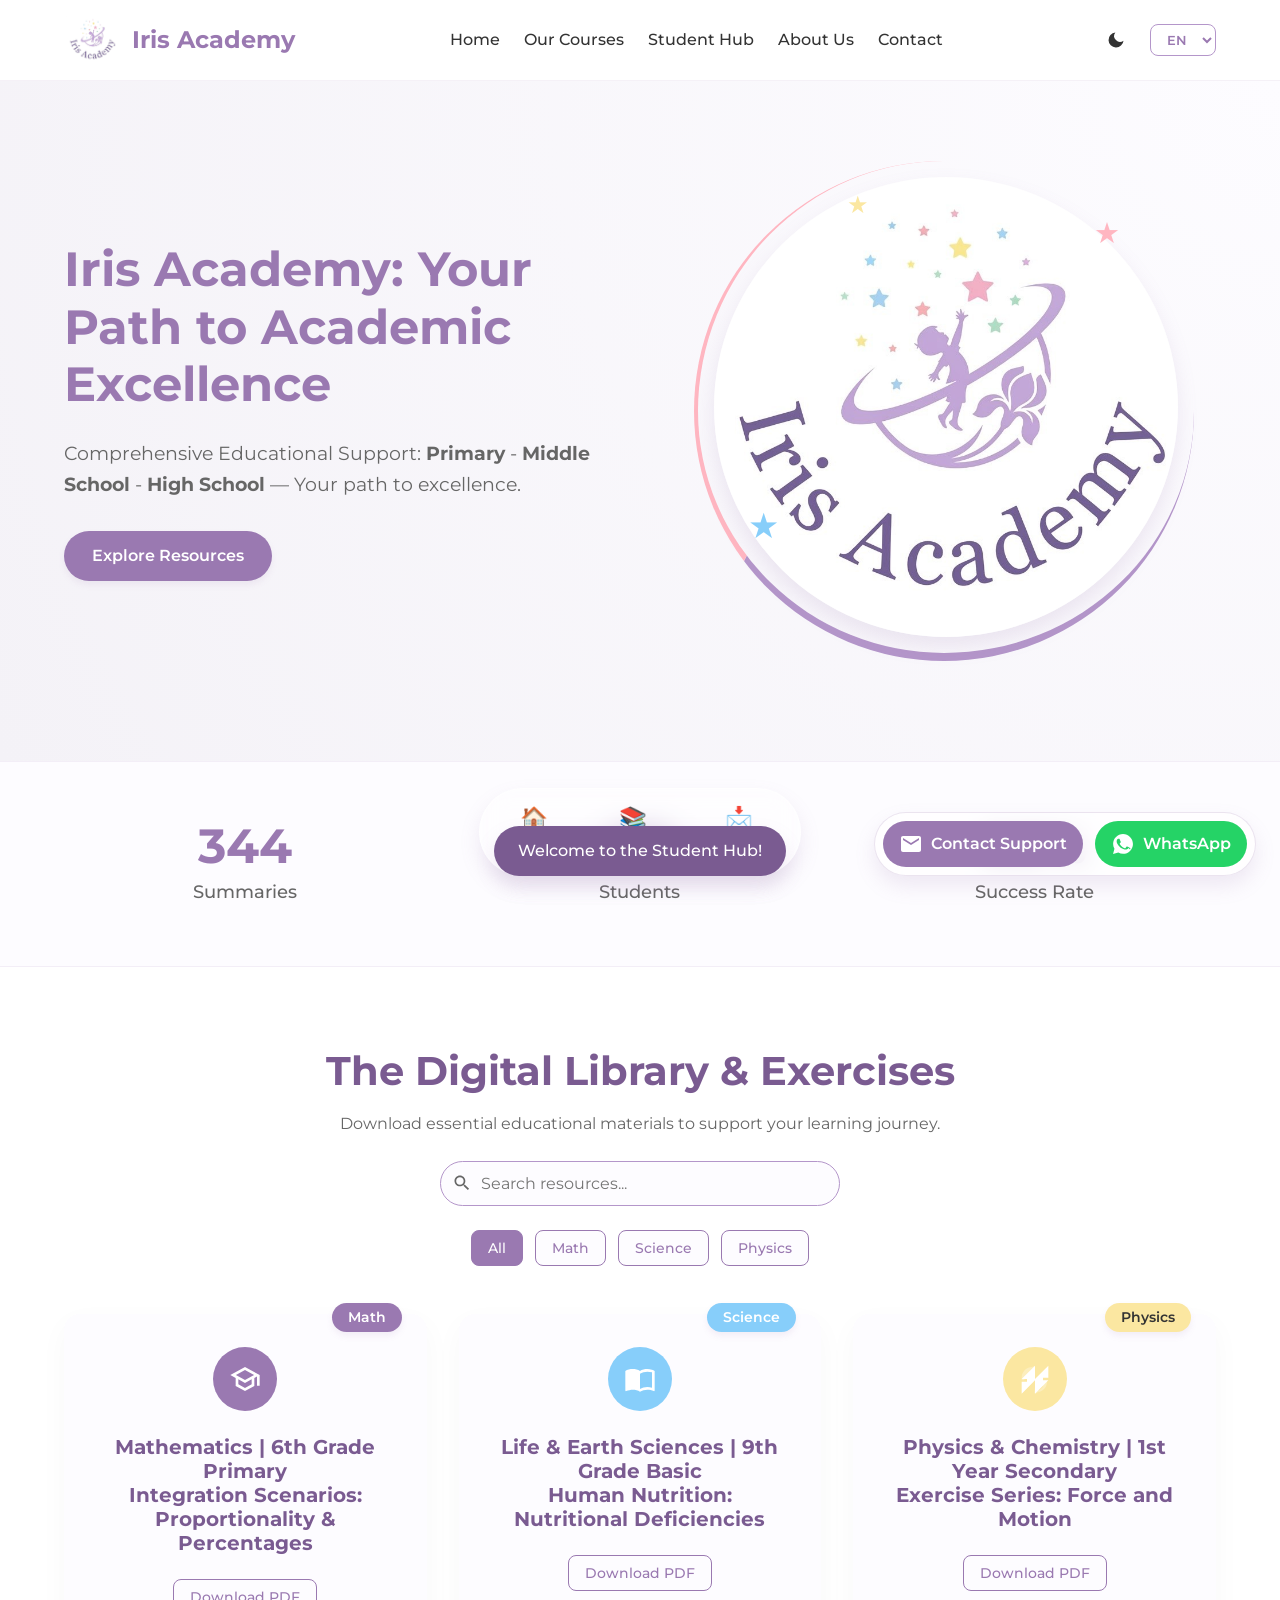
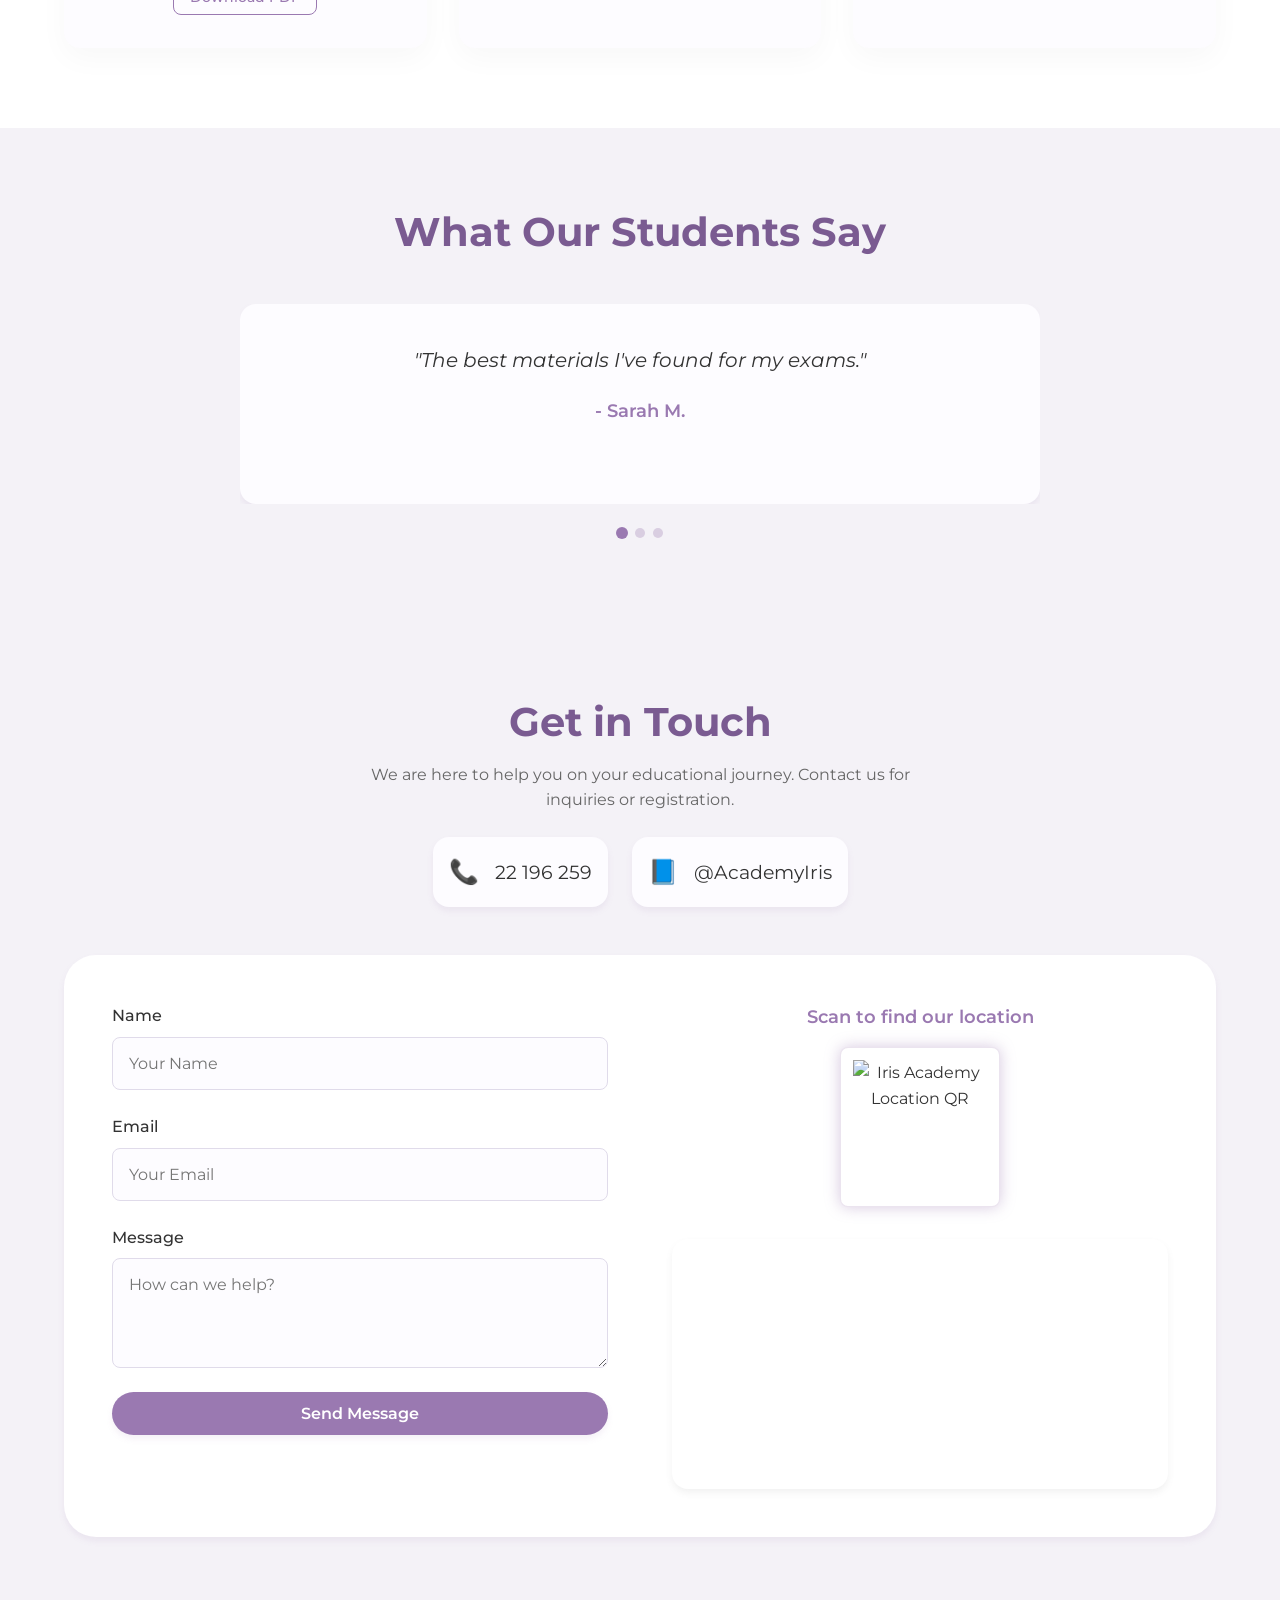
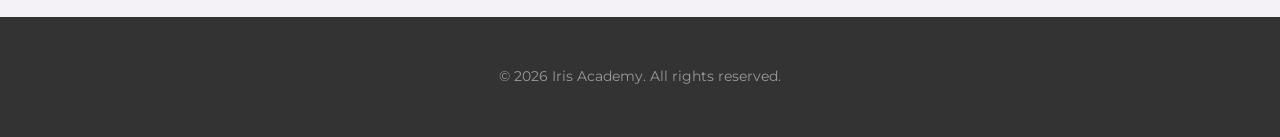
==== commit 3d770098: "Add files via upload" ====
--- a/index.html
+++ b/index.html
@@ -178,23 +178,23 @@
 
     <!-- Contact Section -->
     <section id="contact" class="contact">
-      <div class="container contact-container fade-in-up">
-        <div class="contact-info">
-          <h2 data-i18n="contactTitle">Get in Touch</h2>
-          <p data-i18n="contactSubtitle">Reach out to us to start your path to academic excellence!</p>
-          
-          <div class="social-contact">
-            <a href="tel:22196259" class="contact-link">
-               <span class="icon">📞</span>
-               <span class="text">22 196 259</span>
-            </a>
-            <a href="https://facebook.com/AcademyIris" target="_blank" rel="noopener" class="contact-link">
-               <span class="icon">📘</span>
-               <span class="text">@AcademyIris</span>
-            </a>
-          </div>
-        </div>
-
+      <div class="container section-header fade-in-up" style="margin-bottom: 48px;">
+        <h2 data-i18n="contactTitle">Get in Touch</h2>
+        <p data-i18n="contactSubtitle">Reach out to us to start your path to academic excellence!</p>
+        
+        <div class="social-contact" style="display: flex; justify-content: center; gap: 24px; flex-direction: row; margin-top: 24px; flex-wrap: wrap;">
+          <a href="tel:22196259" class="contact-link" style="margin-top: 0; box-shadow: var(--shadow-sm);">
+             <span class="icon">📞</span>
+             <span class="text">22 196 259</span>
+          </a>
+          <a href="https://facebook.com/AcademyIris" target="_blank" rel="noopener" class="contact-link" style="margin-top: 0; box-shadow: var(--shadow-sm);">
+             <span class="icon">📘</span>
+             <span class="text">@AcademyIris</span>
+          </a>
+        </div>
+      </div>
+
+      <div class="container contact-container fade-in-up delay-1">
         <form class="contact-form">
           <div class="input-group">
             <label for="name" data-i18n="formName">Name</label>
@@ -210,6 +210,16 @@
           </div>
           <button type="submit" class="cta-button" data-i18n="formSubmit">Send Message</button>
         </form>
+
+        <div class="contact-right">
+          <div class="qr-container">
+            <p class="qr-label" data-i18n="scanLocationLabel">Scan to find our location</p>
+            <img src="https://api.qrserver.com/v1/create-qr-code/?size=160x160&data=https://maps.app.goo.gl/ShYf6nbihZDyLVGNA&color=9A79B1&bgcolor=ffffff" alt="Iris Academy Location QR" class="qr-code">
+          </div>
+          <div class="map-container">
+            <iframe src="https://www.google.com/maps?q=Iris+Academy+Tunisia&output=embed" allowfullscreen="" loading="lazy"></iframe>
+          </div>
+        </div>
       </div>
     </section>
   </main>
--- a/style.css
+++ b/style.css
@@ -413,20 +413,10 @@
   border-radius: var(--radius-lg);
   padding: 48px;
   box-shadow: var(--shadow-sm);
-  align-items: center;
-}
-
-.contact-info {
-  flex: 1;
-}
-
-.contact-info h2 {
-  font-size: 2.5rem;
-  margin-bottom: 16px;
+  align-items: stretch;
 }
 
 .social-contact {
-  margin-top: 32px;
   display: flex;
   flex-direction: column;
   gap: 24px;
@@ -489,6 +479,57 @@
   outline: none;
   border-color: var(--clr-primary);
   box-shadow: 0 0 0 3px rgba(154, 121, 177, 0.1);
+}
+
+.contact-right {
+  flex: 1;
+  display: flex;
+  flex-direction: column;
+  gap: 32px;
+}
+
+.qr-container {
+  display: flex;
+  flex-direction: column;
+  align-items: center;
+  text-align: center;
+  gap: 16px;
+}
+
+.qr-label {
+  font-weight: 600;
+  color: var(--clr-primary);
+  font-size: 1.1rem;
+}
+
+.qr-code {
+  width: 160px;
+  height: 160px;
+  padding: 12px;
+  background-color: var(--clr-white);
+  border-radius: var(--radius-sm);
+  box-shadow: 0 0 15px rgba(154, 121, 177, 0.4);
+  border: 1px solid rgba(154, 121, 177, 0.2);
+}
+
+.map-container {
+  width: 100%;
+  flex-grow: 1;
+  min-height: 250px;
+}
+
+.map-container iframe {
+  width: 100%;
+  height: 100%;
+  border-radius: var(--radius-md);
+  filter: grayscale(100%);
+  transition: var(--transition);
+  box-shadow: var(--shadow-sm);
+  border: none;
+}
+
+.map-container iframe:hover {
+  filter: grayscale(0%);
 }
 
 /* ===== Footer ===== */
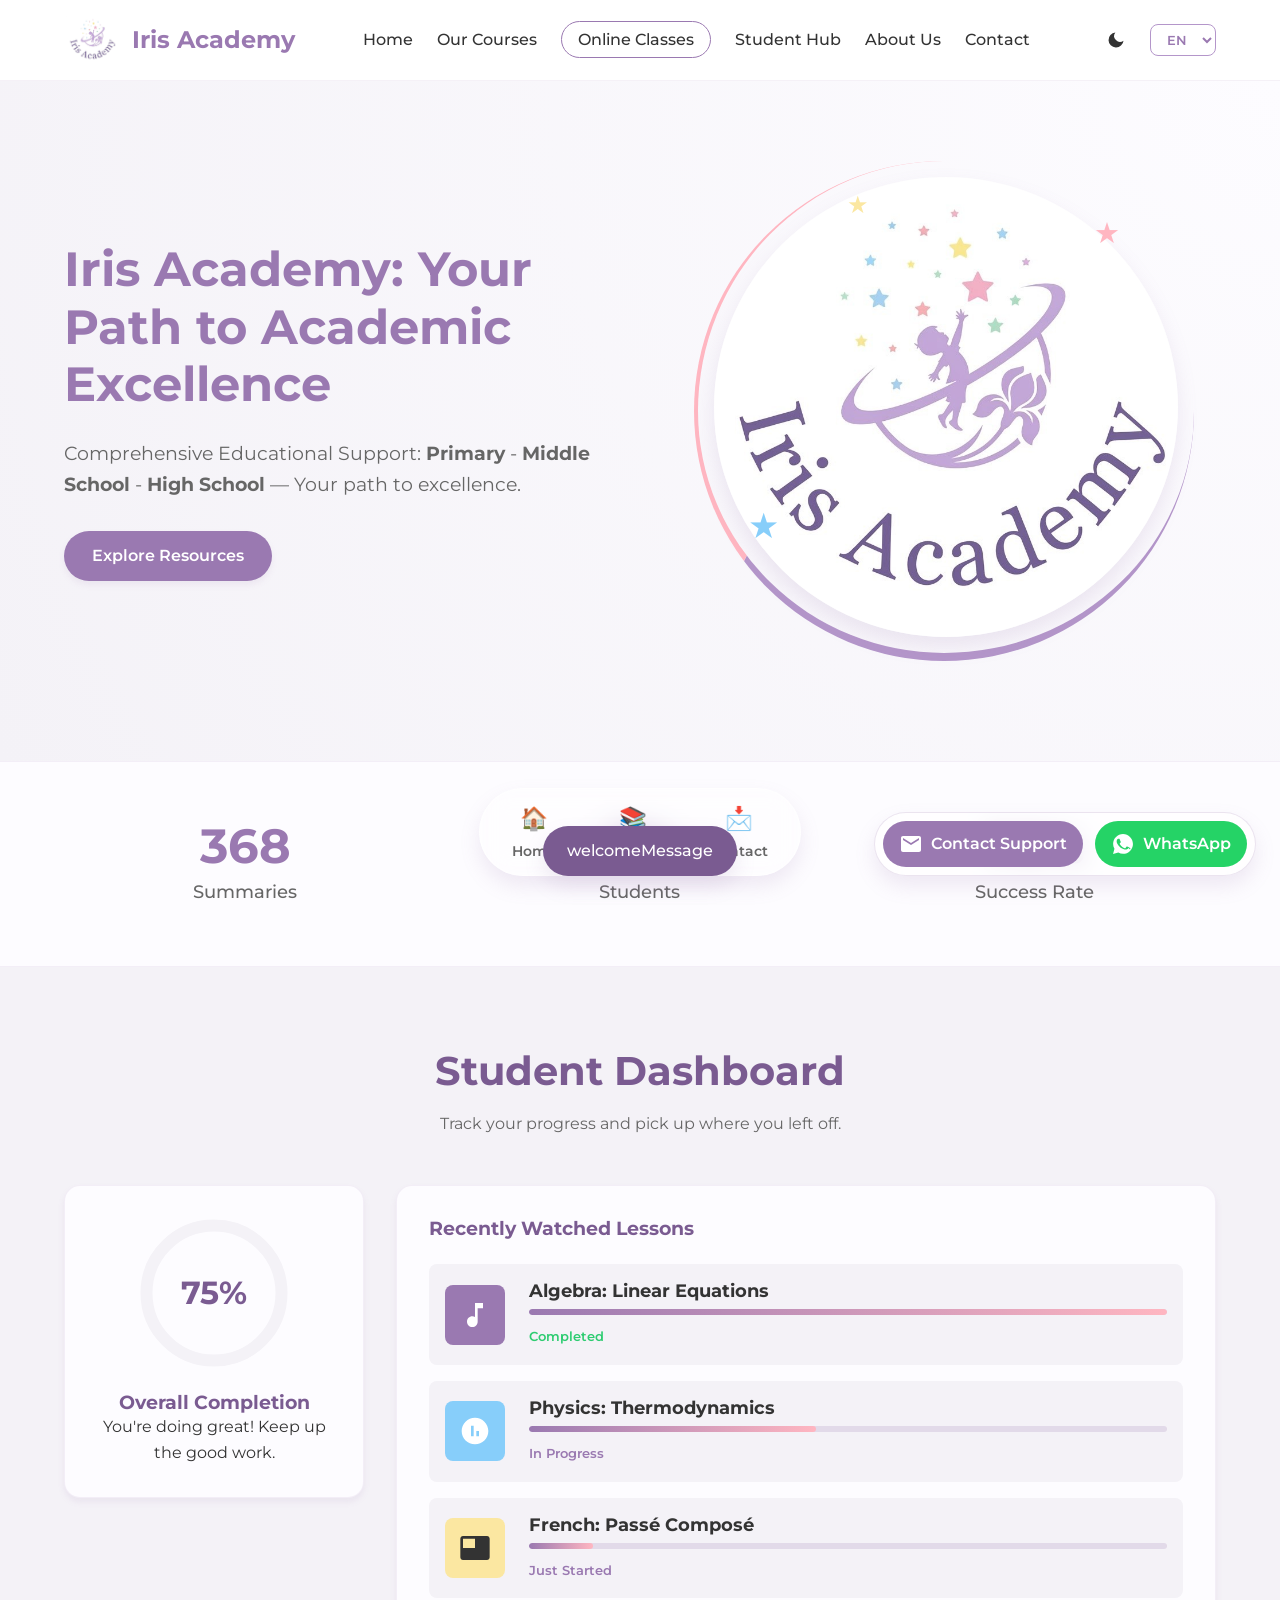
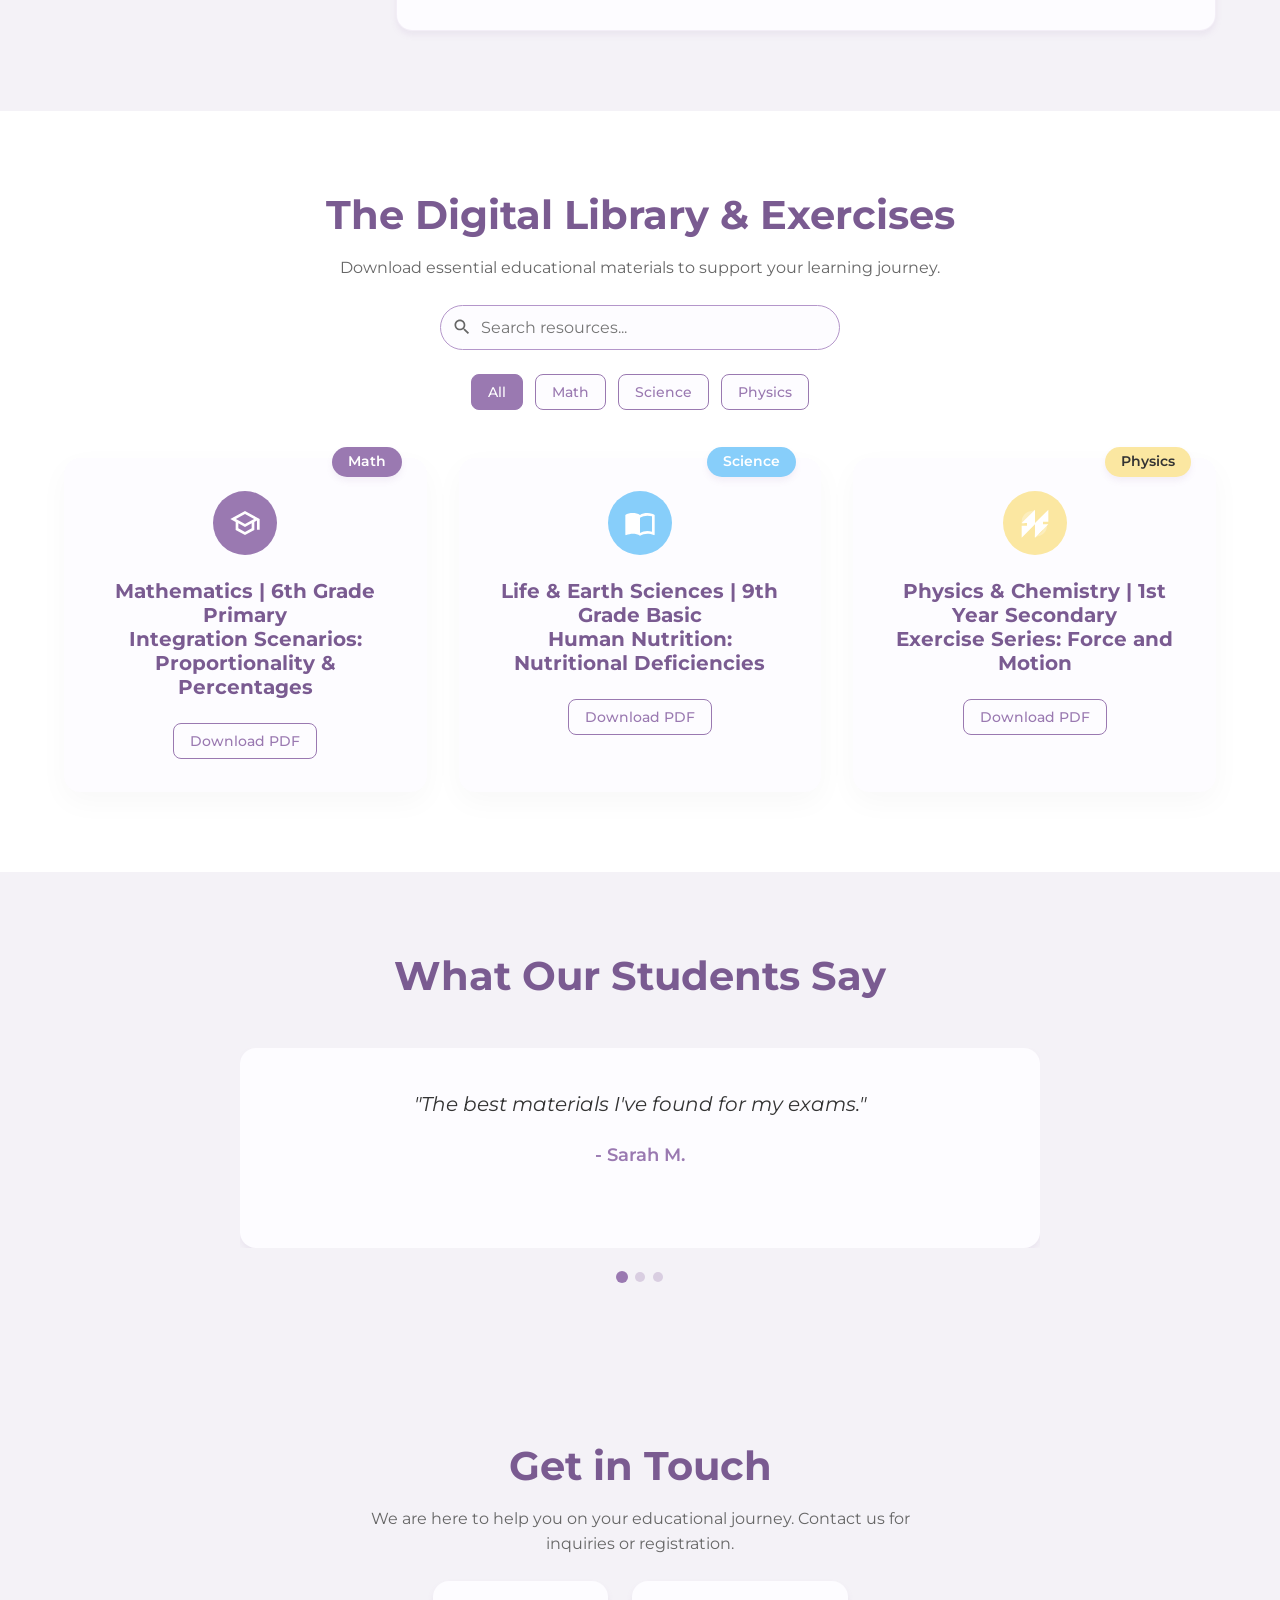
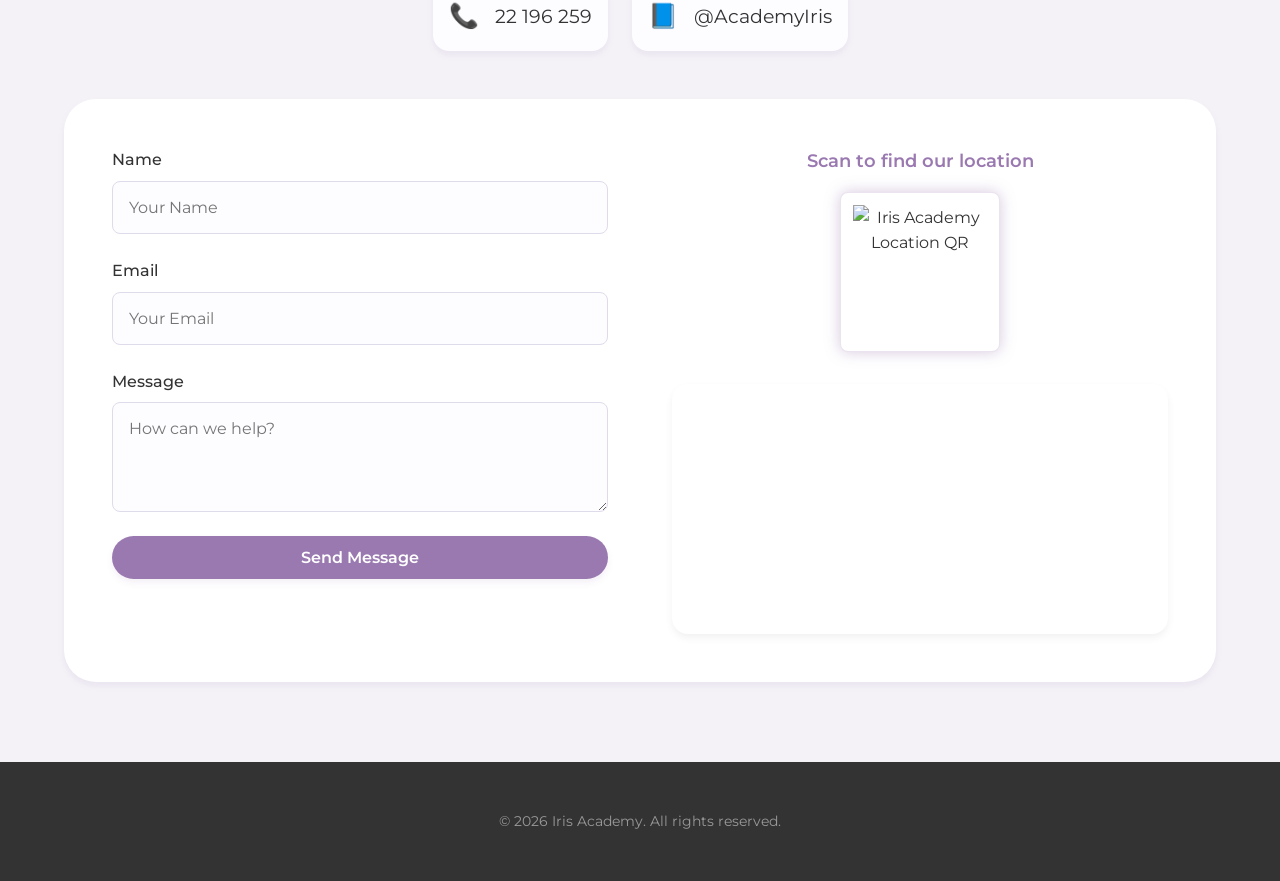
==== commit ae5447d6: "Add files via upload" ====
--- a/index.html
+++ b/index.html
@@ -14,6 +14,10 @@
   <link rel="stylesheet" href="style.css">
 </head>
 <body>
+  <!-- Custom Cursor -->
+  <div class="custom-cursor"></div>
+  <div class="custom-cursor-follower"></div>
+
   <!-- Reading Progress Bar -->
   <div id="scroll-progress"></div>
 
@@ -30,6 +34,35 @@
         <ul class="nav-links">
           <li><a href="#hero" data-i18n="navHome">Home</a></li>
           <li><a href="#resources" data-i18n="navCourses">Our Courses</a></li>
+          <li class="has-dropdown">
+            <a href="online.html" class="ghost-btn" data-i18n="navOnline">Online Classes</a>
+            <div class="mega-menu">
+              <div class="mega-col">
+                <h4 data-i18n="megaPrimary">Primary (الابتدائي)</h4>
+                <ul>
+                  <li><a href="online.html" data-i18n="grade1to3">Grades 1 - 3</a></li>
+                  <li><a href="online.html" data-i18n="grade4to6">Grades 4 - 6</a></li>
+                </ul>
+              </div>
+              <div class="mega-col">
+                <h4 data-i18n="megaBasic">Basic (الأساسي)</h4>
+                <ul>
+                  <li><a href="online.html" data-i18n="grade7">Grade 7</a></li>
+                  <li><a href="online.html" data-i18n="grade8">Grade 8</a></li>
+                  <li><a href="online.html" data-i18n="grade9">Grade 9</a></li>
+                </ul>
+              </div>
+              <div class="mega-col">
+                <h4 data-i18n="megaSecondary">Secondary (الثانوي)</h4>
+                <ul>
+                  <li><a href="online.html" data-i18n="grade10">Grade 10</a></li>
+                  <li><a href="online.html" data-i18n="grade11">Grade 11</a></li>
+                  <li><a href="online.html" data-i18n="grade12">Grade 12</a></li>
+                  <li><a href="online.html" data-i18n="baccalaureate">Baccalaureate</a></li>
+                </ul>
+              </div>
+            </div>
+          </li>
           <li><a href="#hub" data-i18n="navHub">Student Hub</a></li>
           <li><a href="#contact" data-i18n="navAbout">About Us</a></li>
           <li><a href="#contact" data-i18n="navContact">Contact</a></li>
@@ -98,17 +131,87 @@
       </div>
     </section>
 
+    <!-- Student Dashboard Section -->
+    <section id="dashboard" class="dashboard stagger-container">
+      <div class="container section-header fade-in-up stagger-item">
+        <h2 data-i18n="dashboardTitle">Student Dashboard</h2>
+        <p data-i18n="dashboardSubtitle">Track your progress and pick up where you left off.</p>
+      </div>
+      <div class="container dashboard-container">
+        <!-- Progress Module -->
+        <div class="dashboard-module progress-module fade-in-up stagger-item">
+          <div class="radial-progress" data-progress="75">
+            <svg viewBox="0 0 100 100">
+              <circle class="bg" cx="50" cy="50" r="45"></circle>
+              <circle class="progress" cx="50" cy="50" r="45"></circle>
+            </svg>
+            <div class="progress-text">75%</div>
+          </div>
+          <div class="progress-info">
+            <h3 data-i18n="progressTitle">Overall Completion</h3>
+            <p data-i18n="progressText">You're doing great! Keep up the good work.</p>
+          </div>
+        </div>
+        
+        <!-- Recently Watched Grid Module -->
+        <div class="dashboard-module recent-module fade-in-up stagger-item">
+          <h3 data-i18n="recentLessons">Recently Watched Lessons</h3>
+          <div class="recent-grid stagger-container">
+             <!-- Lesson 1 -->
+             <div class="recent-card stagger-item fade-in-up">
+               <div class="recent-card-img primary-bg">
+                 <svg fill="currentColor" viewBox="0 0 24 24" width="32" height="32"><path d="M12 3v10.55c-.59-.34-1.27-.55-2-.55-2.21 0-4 1.79-4 4s1.79 4 4 4 4-1.79 4-4V7h4V3h-6z"/></svg>
+               </div>
+               <div class="recent-card-content">
+                 <h4 data-i18n="lesson1TitleDash">Algebra: Linear Equations</h4>
+                 <div class="recent-progress">
+                   <div class="recent-bar" style="width: 100%;"></div>
+                 </div>
+                 <span class="status completed" data-i18n="statusCompleted">Completed</span>
+               </div>
+             </div>
+             <!-- Lesson 2 -->
+             <div class="recent-card stagger-item fade-in-up">
+               <div class="recent-card-img blue-bg">
+                 <svg fill="currentColor" viewBox="0 0 24 24" width="32" height="32"><path d="M12 2C6.48 2 2 6.48 2 12s4.48 10 10 10 10-4.48 10-10S17.52 2 12 2zm-1 14H9V8h2v8zm4 0h-2v-4h2v4z"/></svg>
+               </div>
+               <div class="recent-card-content">
+                 <h4 data-i18n="lesson2TitleDash">Physics: Thermodynamics</h4>
+                 <div class="recent-progress">
+                   <div class="recent-bar" style="width: 45%;"></div>
+                 </div>
+                 <span class="status in-progress" data-i18n="statusInProgress">In Progress</span>
+               </div>
+             </div>
+             <!-- Lesson 3 -->
+             <div class="recent-card stagger-item fade-in-up">
+               <div class="recent-card-img gold-bg">
+                 <svg fill="currentColor" viewBox="0 0 24 24" width="32" height="32"><path d="M21 3H3c-1.1 0-2 .9-2 2v14c0 1.1.9 2 2 2h18c1.1 0 2-.9 2-2V5c0-1.1-.9-2-2-2zm-9 9H3V5h9v7z"/></svg>
+               </div>
+               <div class="recent-card-content">
+                 <h4 data-i18n="lesson3TitleDash">French: Passé Composé</h4>
+                 <div class="recent-progress">
+                   <div class="recent-bar" style="width: 10%;"></div>
+                 </div>
+                 <span class="status in-progress" data-i18n="statusStarted">Just Started</span>
+               </div>
+             </div>
+          </div>
+        </div>
+      </div>
+    </section>
+
     <!-- Resource Hub Section -->
-    <section id="resources" class="resources">
+    <section id="resources" class="resources stagger-container">
       <div class="container">
-        <div class="section-header fade-in-up">
+        <div class="section-header fade-in-up stagger-item">
           <h2 data-i18n="hubTitle">Resource Hub</h2>
           <p data-i18n="hubSubtitle">Download essential educational materials to support your learning journey.</p>
           <div class="search-container">
             <input type="text" id="resource-search" placeholder="Search resources..." data-i18n-placeholder="searchPlaceholder">
             <svg class="search-icon" fill="currentColor" viewBox="0 0 24 24"><path d="M15.5 14h-.79l-.28-.27C15.41 12.59 16 11.11 16 9.5 16 5.91 13.09 3 9.5 3S3 5.91 3 9.5 5.91 16 9.5 16c1.61 0 3.09-.59 4.23-1.57l.27.28v.79l5 4.99L20.49 19l-4.99-5zm-6 0C7.01 14 5 11.99 5 9.5S7.01 5 9.5 5 14 7.01 14 9.5 11.99 14 9.5 14z"/></svg>
           </div>
-          <div class="filters-container fade-in-up delay-1" style="display: flex; justify-content: center; gap: 12px; margin-top: 24px; flex-wrap: wrap;">
+          <div class="filters-container fade-in-up stagger-item" style="display: flex; justify-content: center; gap: 12px; margin-top: 24px; flex-wrap: wrap;">
             <button class="filter-btn active cta-button-small" data-filter="all" data-i18n="filterAll">All</button>
             <button class="filter-btn cta-button-small" data-filter="math" data-i18n="badgeMath">Math</button>
             <button class="filter-btn cta-button-small" data-filter="science" data-i18n="badgeScience">Science</button>
@@ -116,9 +219,9 @@
           </div>
         </div>
 
-        <div class="resource-grid">
+        <div class="resource-grid stagger-container">
           <!-- Card 1 -->
-          <div class="resource-card fade-in-up delay-1">
+          <div class="resource-card fade-in-up stagger-item">
             <div class="card-badge badge-primary" data-i18n="badgeMath">Math</div>
             <div class="icon-wrapper primary">
               <svg fill="currentColor" viewBox="0 0 24 24"><path d="M12 3L1 9l4 2.18v6L12 21l7-3.82v-6l2-1.09V17h2V9L12 3zm6.82 6L12 12.72 5.18 9 12 5.28 18.82 9zM17 15.99l-5 2.73-5-2.73v-3.72L12 15l5-2.73v3.72z"/></svg>
@@ -127,7 +230,7 @@
             <button class="download-btn cta-button-small" data-i18n="downloadBtn">Download PDF</button>
           </div>
           <!-- Card 2 -->
-          <div class="resource-card fade-in-up delay-2">
+          <div class="resource-card fade-in-up stagger-item">
             <div class="card-badge badge-blue" data-i18n="badgeScience">Science</div>
             <div class="icon-wrapper accent-blue">
               <svg fill="currentColor" viewBox="0 0 24 24"><path d="M21 5c-1.11-.35-2.33-.5-3.5-.5-1.95 0-4.05.4-5.5 1.5-1.45-1.1-3.55-1.5-5.5-1.5S2.45 4.9 1 6v14.65c0 .25.25.5.5.5.1 0 .15-.05.25-.09C3.1 20.45 5.05 20 6.5 20c1.95 0 4.05.4 5.5 1.5 1.35-.85 3.8-1.5 5.5-1.5 1.65 0 3.35.3 4.75 1.05.1.05.15.05.25.05.25 0 .5-.25.5-.5V6c-.6-.45-1.25-.75-2-1zM21 18.5c-1.1-.35-2.3-.5-3.5-.5-1.7 0-4.15.65-5.5 1.5V8c1.35-.85 3.8-1.5 5.5-1.5 1.2 0 2.4.15 3.5.5v11.5z"/></svg>
@@ -136,7 +239,7 @@
             <button class="download-btn cta-button-small" data-i18n="downloadBtn">Download PDF</button>
           </div>
           <!-- Card 3 -->
-          <div class="resource-card fade-in-up delay-3">
+          <div class="resource-card fade-in-up stagger-item">
              <div class="card-badge badge-gold" data-i18n="badgePhysics">Physics</div>
              <div class="icon-wrapper accent-gold">
                <svg fill="currentColor" viewBox="0 0 24 24"><path d="M11 2v4.07C7.38 6.53 4.53 9.38 4.07 13H2v-2c0-4.42 3.58-8 8-8zm1 15.93V22c4.42 0 8-3.58 8-8h-2v2c0 3.62-2.85 6.47-6.47 6.93zM13 19.93V22c4.42 0 8-3.58 8-8h-2c0 3.62-2.85 6.47-6.47 6.93z" opacity=".3"/><path d="M22 13h-4v-2h4V2L12 12V2L2 12h4v2H2v9l10-10v10l10-10z"/></svg>
--- a/style.css
+++ b/style.css
@@ -850,7 +850,7 @@
   left: 0;
   width: 0%;
   height: 4px;
-  background-color: var(--clr-primary);
+  background: linear-gradient(to right, var(--clr-primary), var(--clr-accent-pink));
   z-index: 9999;
   transition: width 0.1s ease-out;
 }
@@ -996,6 +996,277 @@
 body.dark-theme .badge-gold {
   color: #333;
 }
+/* ===== Custom Cursor ===== */
+@media (pointer: fine) {
+  body.cursor-none {
+    cursor: none;
+  }
+  body.cursor-none a,
+  body.cursor-none button,
+  body.cursor-none input,
+  body.cursor-none select,
+  body.cursor-none textarea {
+    cursor: none;
+  }
+}
+.custom-cursor {
+  position: fixed;
+  top: -10px;
+  left: -10px;
+  width: 10px;
+  height: 10px;
+  background-color: var(--clr-primary);
+  border-radius: 50%;
+  pointer-events: none;
+  z-index: 10000;
+  transition: transform 0.1s ease, background-color 0.2s ease;
+  transform: translate(-50%, -50%);
+  display: none;
+}
+.custom-cursor-follower {
+  position: fixed;
+  top: -20px;
+  left: -20px;
+  width: 40px;
+  height: 40px;
+  border: 2px solid rgba(154, 121, 177, 0.5);
+  border-radius: 50%;
+  pointer-events: none;
+  z-index: 9999;
+  transition: transform 0.15s ease-out, width 0.2s ease, height 0.2s ease;
+  transform: translate(-50%, -50%);
+  display: none;
+}
+@media (pointer: fine) {
+  .custom-cursor, .custom-cursor-follower {
+    display: block;
+  }
+}
+.custom-cursor.hover {
+  transform: translate(-50%, -50%) scale(1.5);
+  background-color: var(--clr-accent-pink);
+}
+.custom-cursor-follower.hover {
+  width: 60px;
+  height: 60px;
+  border-color: var(--clr-accent-pink);
+  background-color: rgba(255, 182, 193, 0.1);
+}
+
+/* ===== Mega Menu ===== */
+.ghost-btn {
+  padding: 8px 16px;
+  border: 1px solid var(--clr-primary);
+  border-radius: var(--radius-pill);
+  color: var(--clr-primary);
+  background: transparent;
+  transition: var(--transition);
+}
+.ghost-btn:hover {
+  background: var(--clr-primary);
+  color: var(--clr-white) !important;
+}
+.has-dropdown {
+  position: relative;
+}
+.mega-menu {
+  position: absolute;
+  top: 150%;
+  left: 50%;
+  transform: translateX(-50%) translateY(10px);
+  background: rgba(255, 255, 255, 0.85);
+  backdrop-filter: blur(15px);
+  -webkit-backdrop-filter: blur(15px);
+  border: 1px solid rgba(154, 121, 177, 0.2);
+  border-radius: var(--radius-md);
+  padding: 24px;
+  display: flex;
+  gap: 32px;
+  box-shadow: var(--shadow-md);
+  opacity: 0;
+  visibility: hidden;
+  transition: all 0.3s cubic-bezier(0.68, -0.55, 0.265, 1.55);
+  z-index: 1000;
+  min-width: 500px;
+}
+body.rtl .mega-menu {
+  flex-direction: row-reverse;
+}
+.has-dropdown:hover .mega-menu {
+  opacity: 1;
+  visibility: visible;
+  top: 100%;
+  transform: translateX(-50%) translateY(0);
+}
+.mega-col h4 {
+  font-size: 1.1rem;
+  margin-bottom: 16px;
+  padding-bottom: 8px;
+  border-bottom: 2px solid var(--clr-primary-light);
+  color: var(--clr-primary-dark);
+}
+.mega-col ul {
+  display: flex;
+  flex-direction: column;
+  gap: 12px;
+}
+.mega-col a {
+  font-size: 0.95rem;
+  color: var(--clr-text-main);
+  position: relative;
+  transition: color 0.2s;
+}
+.mega-col a::after {
+  display: none;
+}
+.mega-col a:hover {
+  color: var(--clr-primary);
+  padding-left: 8px;
+}
+body.rtl .mega-col a:hover {
+  padding-left: 0;
+  padding-right: 8px;
+}
+
+body.dark-theme .mega-menu {
+  background: rgba(42, 42, 50, 0.85);
+  border-color: rgba(255, 255, 255, 0.1);
+}
+
+/* ===== Dashboard Section ===== */
+.dashboard {
+  padding: 80px 0;
+  background-color: var(--clr-bg-alt);
+}
+.dashboard-container {
+  display: flex;
+  gap: 32px;
+  align-items: flex-start;
+}
+.dashboard-module {
+  background-color: var(--clr-bg-surface);
+  border-radius: var(--radius-md);
+  padding: 32px;
+  box-shadow: var(--shadow-sm);
+  border: 1px solid rgba(154, 121, 177, 0.1);
+}
+.progress-module {
+  flex: 0 0 300px;
+  display: flex;
+  flex-direction: column;
+  align-items: center;
+  text-align: center;
+  gap: 24px;
+}
+.radial-progress {
+  position: relative;
+  width: 150px;
+  height: 150px;
+}
+.radial-progress svg {
+  width: 100%;
+  height: 100%;
+  transform: rotate(-90deg);
+}
+.radial-progress circle {
+  fill: none;
+  stroke-width: 8;
+  stroke-linecap: round;
+}
+.radial-progress .bg {
+  stroke: var(--clr-bg-alt);
+}
+.radial-progress .progress {
+  stroke: url(#gradient); 
+  stroke: var(--clr-primary);
+  stroke-dasharray: 283;
+  stroke-dashoffset: 283;
+  transition: stroke-dashoffset 1.5s cubic-bezier(0.65, 0, 0.35, 1);
+}
+body.dark-theme .radial-progress .bg {
+  stroke: rgba(255,255,255,0.05);
+}
+.progress-text {
+  position: absolute;
+  top: 50%;
+  left: 50%;
+  transform: translate(-50%, -50%);
+  font-size: 2rem;
+  font-weight: 700;
+  color: var(--clr-primary-dark);
+}
+.recent-module {
+  flex: 1;
+}
+.recent-module h3 {
+  margin-bottom: 24px;
+}
+.recent-grid {
+  display: flex;
+  flex-direction: column;
+  gap: 16px;
+}
+.recent-card {
+  display: flex;
+  align-items: center;
+  gap: 24px;
+  padding: 16px;
+  background-color: var(--clr-bg-alt);
+  border-radius: var(--radius-sm);
+  transition: var(--transition);
+}
+.recent-card:hover {
+  transform: translateX(8px);
+  background-color: var(--clr-white);
+  box-shadow: var(--shadow-sm);
+}
+body.rtl .recent-card:hover {
+  transform: translateX(-8px);
+}
+body.dark-theme .recent-card:hover {
+  background-color: rgba(255,255,255,0.02);
+}
+.recent-card-img {
+  width: 60px;
+  height: 60px;
+  border-radius: var(--radius-sm);
+  display: flex;
+  align-items: center;
+  justify-content: center;
+  color: white;
+  flex-shrink: 0;
+}
+.primary-bg { background-color: var(--clr-primary); }
+.blue-bg { background-color: var(--clr-accent-blue); }
+.gold-bg { background-color: var(--clr-accent-gold); color: #333;}
+.recent-card-content {
+  flex: 1;
+}
+.recent-card-content h4 {
+  font-size: 1.1rem;
+  margin-bottom: 8px;
+  color: var(--clr-text-main);
+}
+.recent-progress {
+  width: 100%;
+  height: 6px;
+  background-color: rgba(154, 121, 177, 0.2);
+  border-radius: var(--radius-pill);
+  overflow: hidden;
+  margin-bottom: 8px;
+}
+.recent-bar {
+  height: 100%;
+  background: linear-gradient(to right, var(--clr-primary), var(--clr-accent-pink));
+  border-radius: var(--radius-pill);
+}
+.status {
+  font-size: 0.8rem;
+  font-weight: 600;
+}
+.status.completed { color: #2ecc71; }
+.status.in-progress { color: var(--clr-primary); }
+
 @keyframes spinner-spin { 100% { transform: rotate(360deg); } }
 
 /* ===== Media Queries ===== */
@@ -1032,12 +1303,45 @@
     background-color: white;
     box-shadow: var(--shadow-md);
     padding: 24px 0;
+    max-height: 80vh;
+    overflow-y: auto;
+  }
+  
+  body.dark-theme .desktop-nav.active {
+    background-color: #1e1e24;
   }
   
   .desktop-nav.active .nav-links {
     flex-direction: column;
     align-items: center;
     width: 100%;
+    gap: 16px;
+  }
+  
+  .mega-menu {
+    position: static;
+    transform: none;
+    opacity: 1;
+    visibility: visible;
+    flex-direction: column;
+    box-shadow: none;
+    border: none;
+    min-width: auto;
+    background: transparent;
+    padding: 16px 0 0 0;
+    gap: 16px;
+    display: none;
+  }
+  .has-dropdown.active .mega-menu {
+    display: flex;
+  }
+  
+  .dashboard-container {
+    flex-direction: column;
+  }
+  .progress-module {
+    flex: auto;
+    width: 100%;
   }
 
   .curved-mask {
